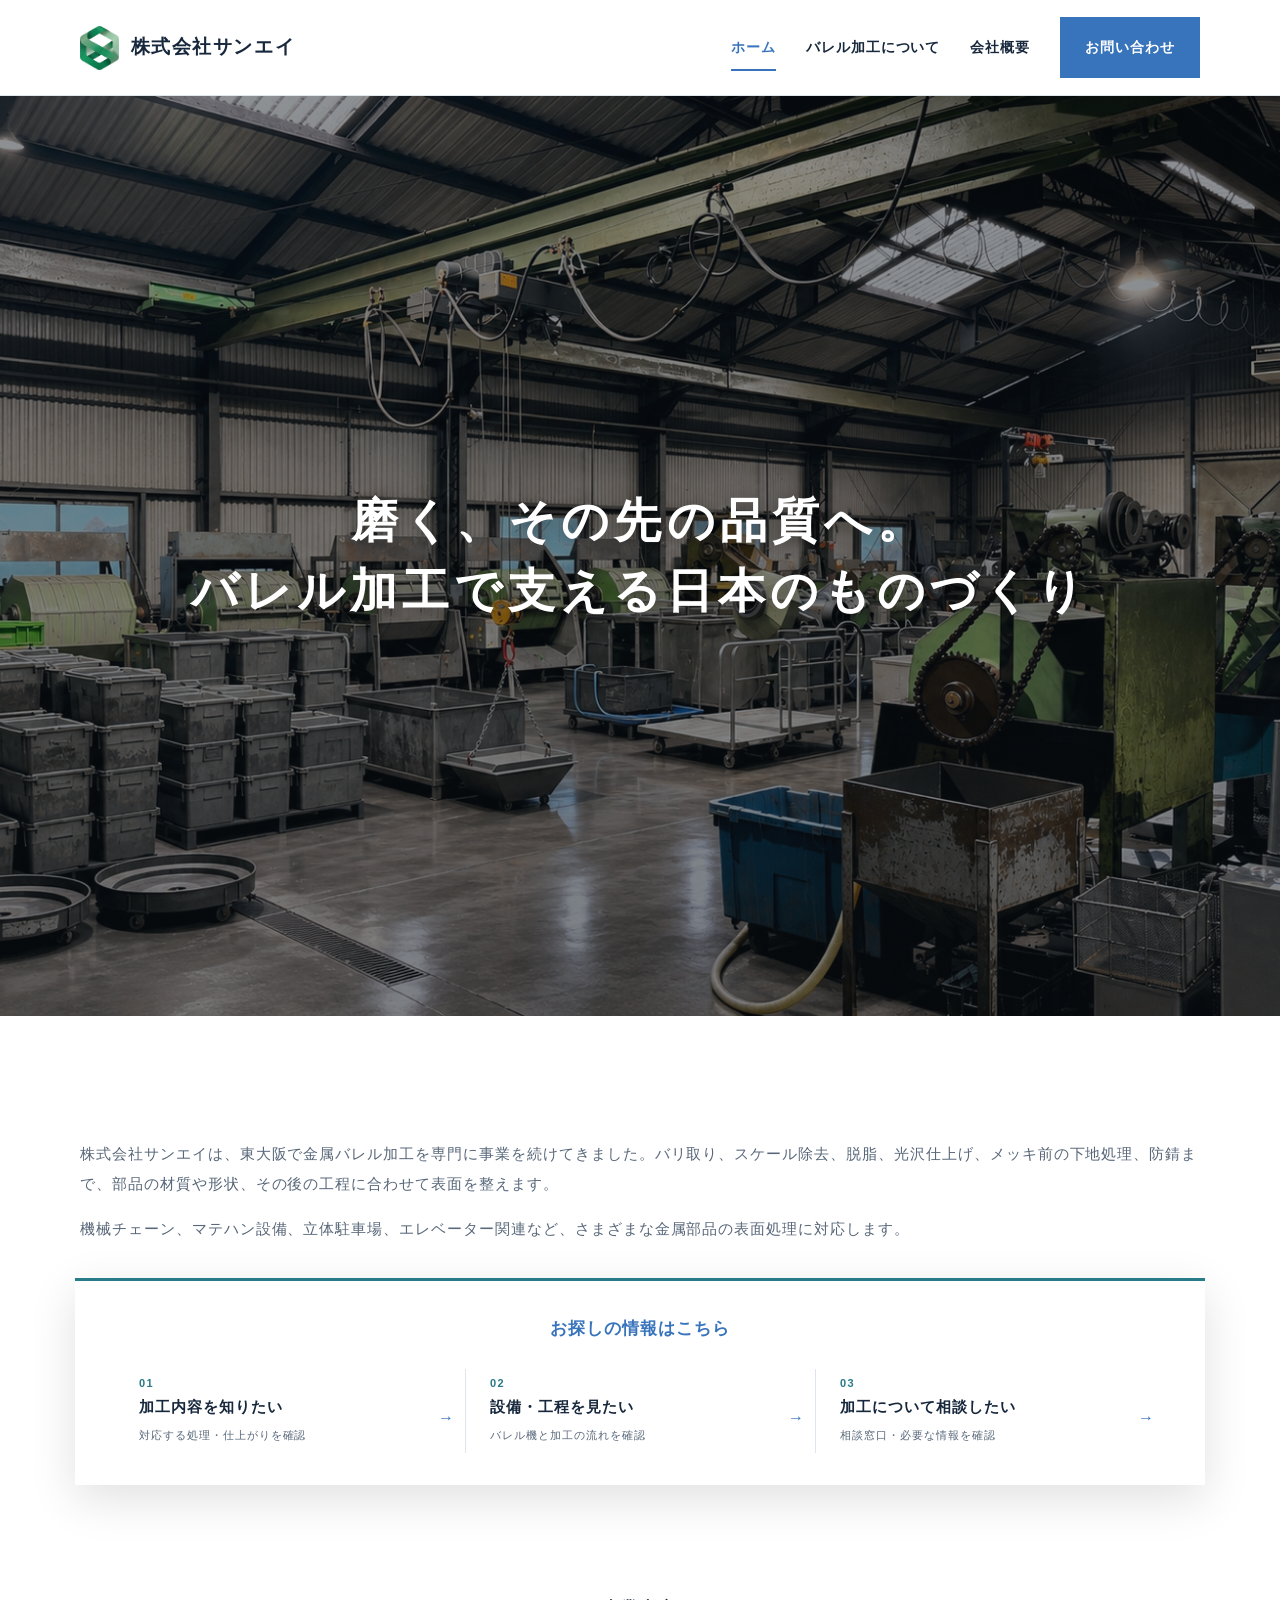
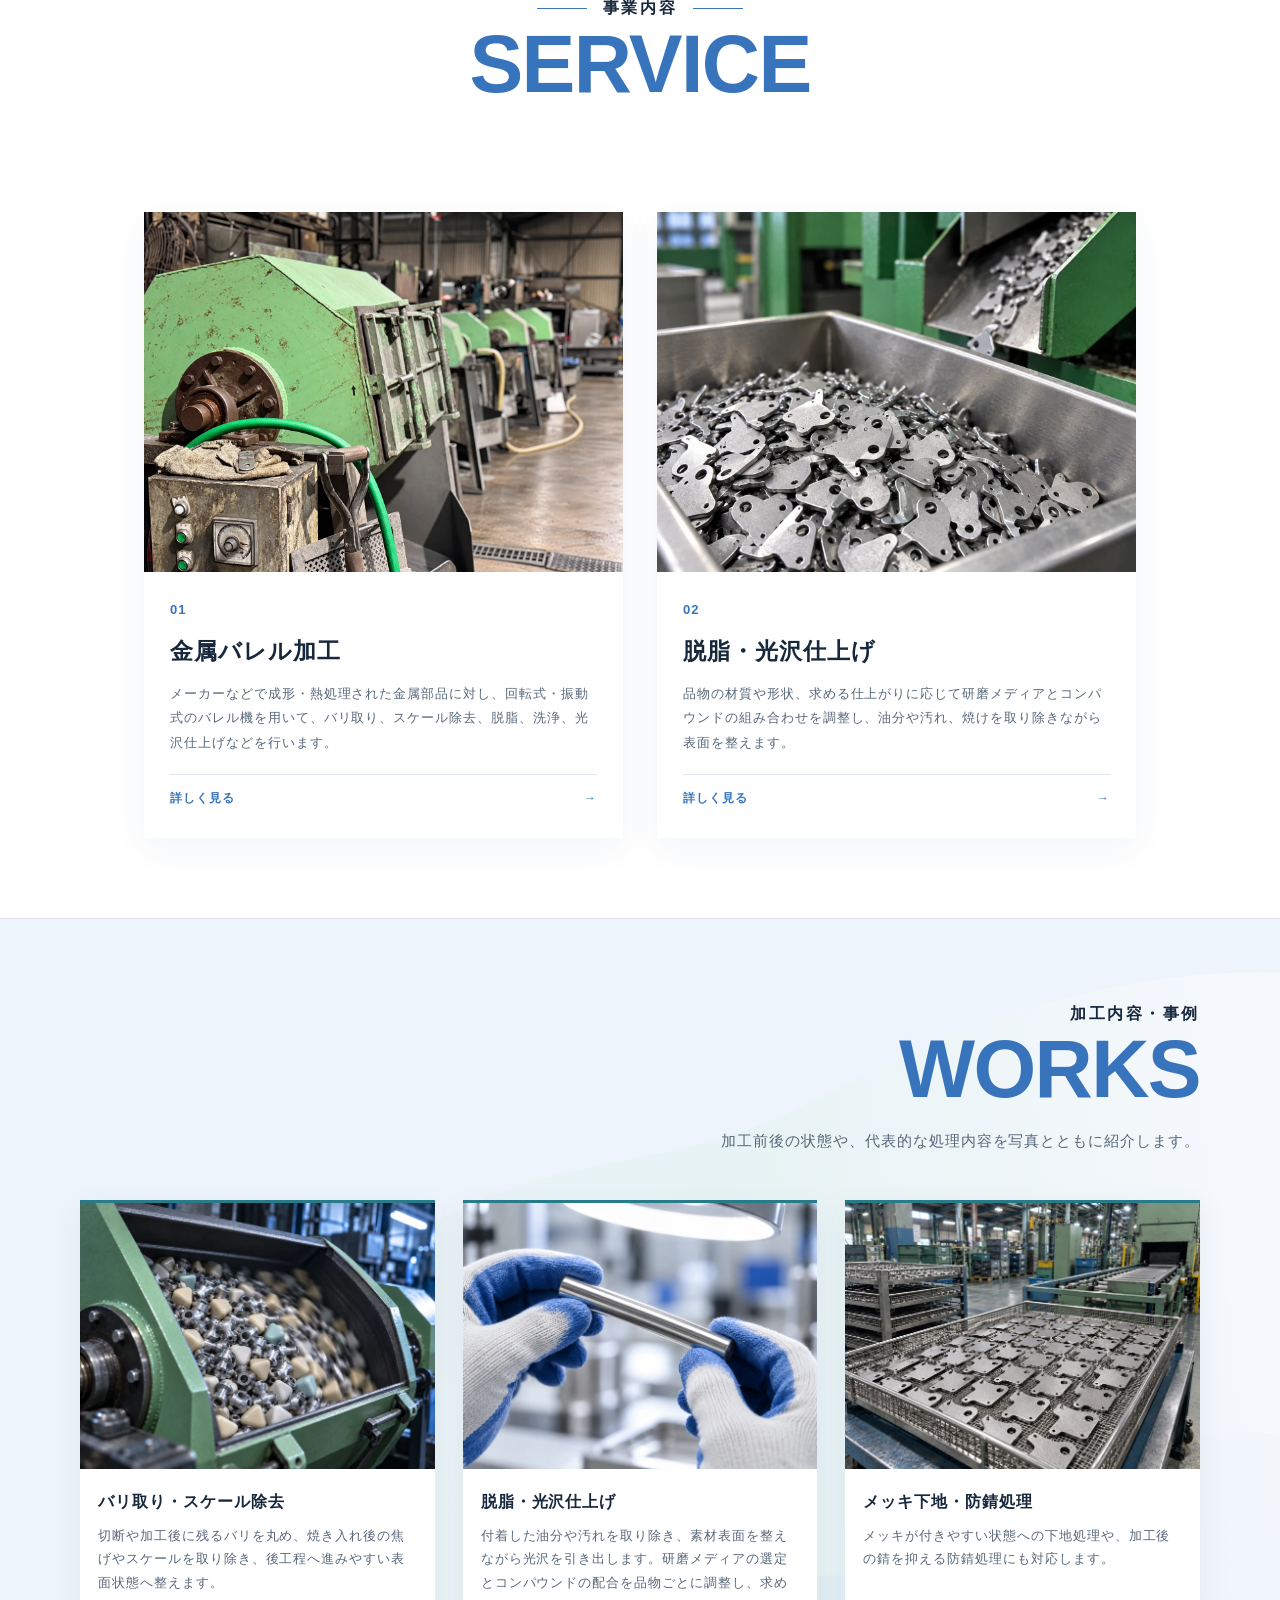
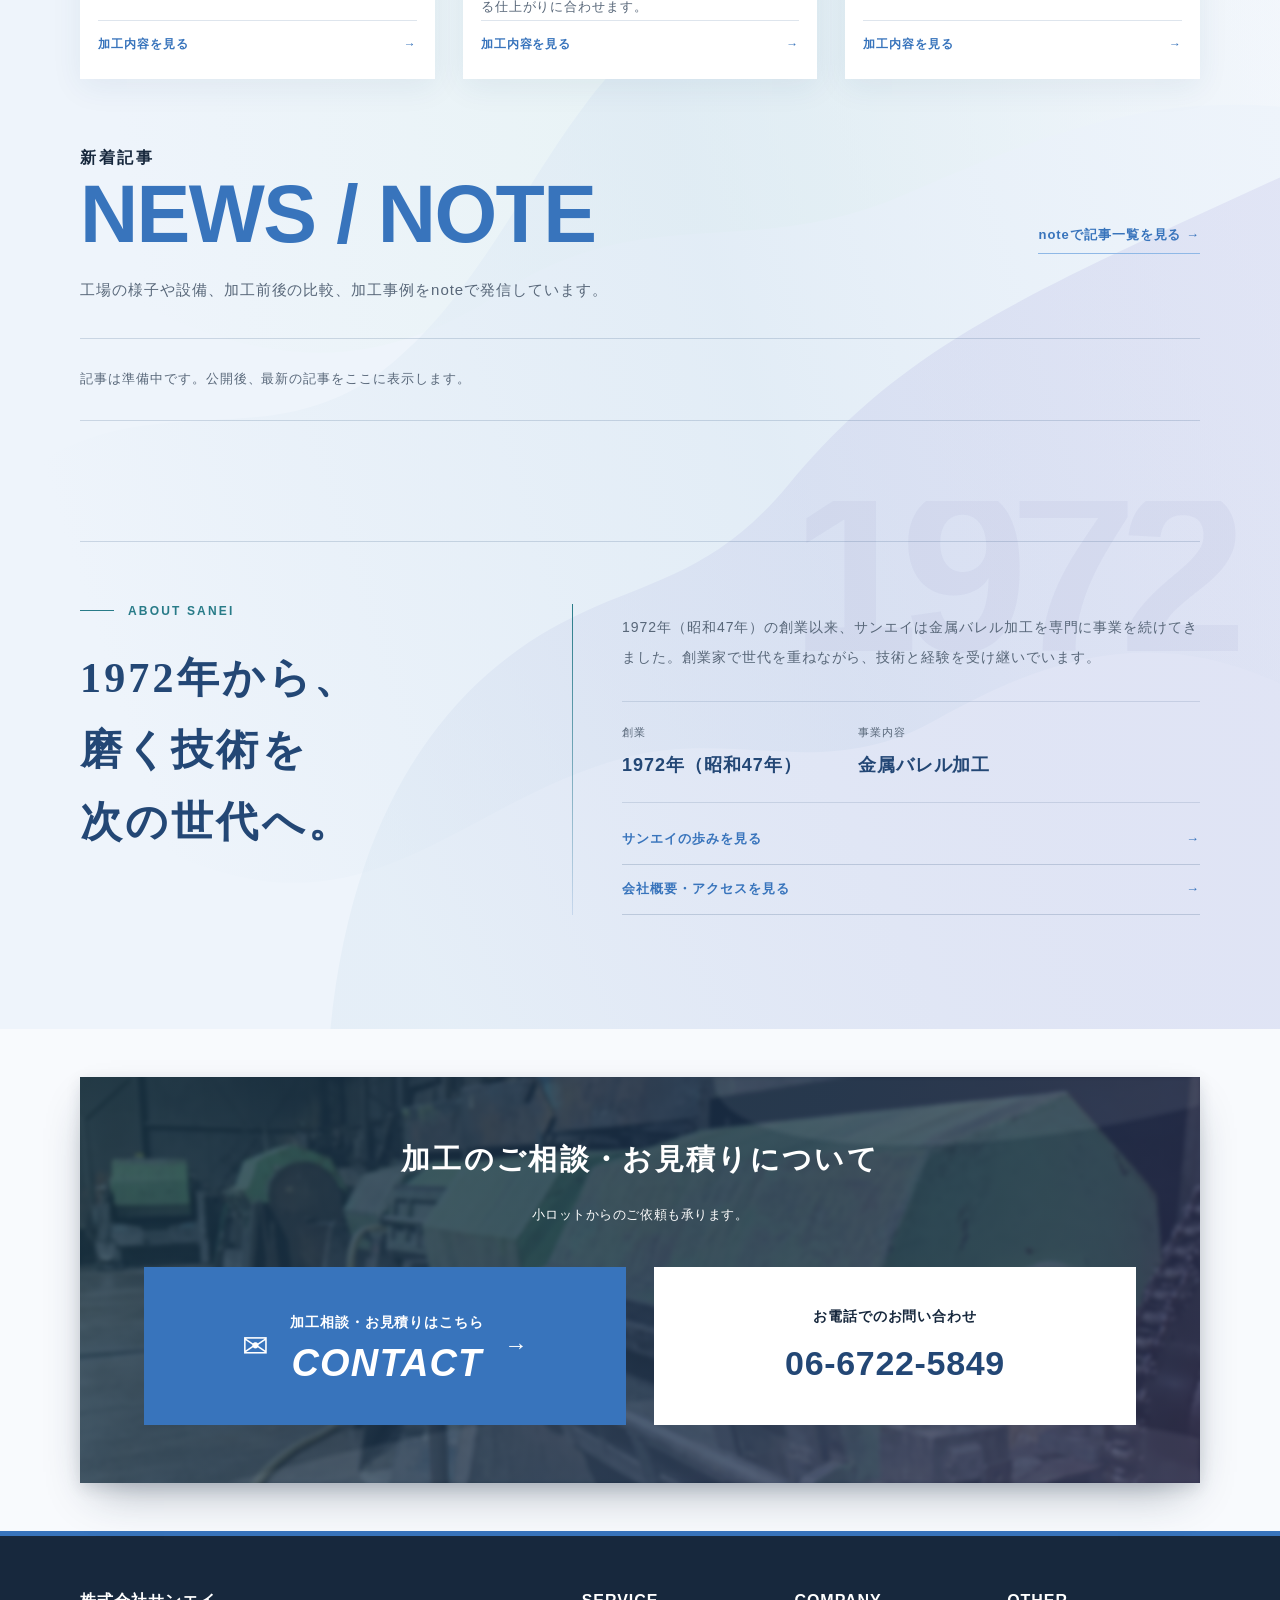
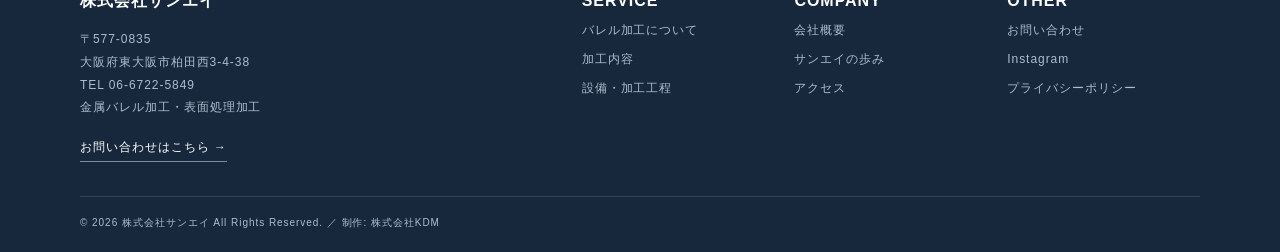
==== index.html @ 60e4e1c2 "計測（GA4・Clarity）と Search Console の確認タグを追加。プライバシーポリシーにアクセス解析を追記。フッターに制作会社の表記" ====
<!doctype html><html lang="ja"><head><meta charset="utf-8"><meta name="viewport" content="width=device-width,initial-scale=1"><title>金属バレル加工・表面処理加工｜株式会社サンエイ（東大阪市）</title><meta name="description" content="株式会社サンエイは大阪府東大阪市の金属バレル加工・表面処理加工の専門会社です。バリ取り、スケール除去、脱脂、光沢仕上げ、メッキ下地処理、防錆処理、小ロット加工に対応します。"><link rel="stylesheet" href="assets/style.css?v=analogous-2"><link rel="icon" type="image/png" sizes="32x32" href="assets/branding/favicon_32.png?v=20261014"><link rel="apple-touch-icon" href="assets/branding/apple-touch-icon.png?v=20261014"><link rel="canonical" href="https://sanei-barrel.jp/"><meta property="og:url" content="https://sanei-barrel.jp/"><meta property="og:type" content="website"><meta property="og:site_name" content="株式会社サンエイ"><meta property="og:title" content="金属バレル加工・表面処理加工｜株式会社サンエイ（東大阪市）"><meta property="og:image" content="https://sanei-barrel.jp/assets/branding/ogp_1200x630.jpg"><meta property="og:image:width" content="1200"><meta property="og:image:height" content="630"><meta property="og:image:alt" content="株式会社サンエイ 金属バレル加工・表面処理加工"><meta name="twitter:card" content="summary_large_image"><link rel="stylesheet" href="assets/site-photos.css"><link rel="stylesheet" href="assets/contact-banner.css?v=centered-2"><link rel="stylesheet" href="assets/section-flow.css?v=2"><link rel="stylesheet" href="assets/brand-refresh.css?v=3"><link rel="stylesheet" href="assets/detail-refinement.css?v=1"><link rel="stylesheet" href="assets/structure-refresh.css?v=4"><link rel="stylesheet" href="assets/page-links.css?v=1"><link rel="stylesheet" href="assets/history-minimal.css?v=1"><!-- Google tag (gtag.js) -->
<script async src="https://www.googletagmanager.com/gtag/js?id=G-ZFENM58V9M"></script>
<script>
  window.dataLayer = window.dataLayer || [];
  function gtag(){dataLayer.push(arguments);}
  gtag('js', new Date());
  gtag('config', 'G-ZFENM58V9M');
  /* kdm-seo-ops: contact events */
  document.addEventListener('click', function (e) {
    var a = e.target.closest && e.target.closest('a[href]');
    if (!a) return;
    var h = a.getAttribute('href') || '';
    if (h.indexOf('tel:') === 0) gtag('event', 'tel_click', { link_url: h });
    else if (h.indexOf('mailto:') === 0) gtag('event', 'mail_click', { link_url: h });
  });
</script>
<!-- Microsoft Clarity -->
<script type="text/javascript">(function(c,l,a,r,i,t,y){c[a]=c[a]||function(){(c[a].q=c[a].q||[]).push(arguments)};t=l.createElement(r);t.async=1;t.src="https://www.clarity.ms/tag/"+i;y=l.getElementsByTagName(r)[0];y.parentNode.insertBefore(t,y);})(window, document, "clarity", "script", "yz3lr91z5l");</script>
<meta name="google-site-verification" content="Rny-_pWPeeHc9Guai5tRI9XF5soAR_zS6R3fq7z-s_o" />
</head><body><header class="header"><div class="wrap"><a class="brand" href="index.html"><img src="assets/branding/sanei-mark.png?v=20261014" alt="" width="400" height="440"><span>株式会社サンエイ</span></a><nav class="nav"><a class="current" href="index.html">ホーム</a><a class="" href="barrel/">バレル加工について</a><a class="" href="company/">会社概要</a><a class="cta" href="contact/">お問い合わせ</a></nav><details class="mobile-menu"><summary aria-label="メニュー">☰</summary><nav><a href="index.html">ホーム</a><a href="barrel/">バレル加工について</a><a href="company/">会社概要</a><a href="contact/">お問い合わせ</a></nav></details></div></header>
<section class="hero" style="background-image:linear-gradient(rgba(12,18,24,.46),rgba(12,18,24,.52)),url('assets/hero.png')"><div><h1><span class="heroLine">磨く、その先の品質へ。</span><span class="heroLine"><span class="heroPhrase">バレル加工で支える</span><span class="heroPhrase">日本のものづくり</span></span></h1></div></section>
<section class="section"><div class="wrap"><p class="bodyText">株式会社サンエイは、東大阪で金属バレル加工を専門に事業を続けてきました。バリ取り、スケール除去、脱脂、光沢仕上げ、メッキ前の下地処理、防錆まで、部品の材質や形状、その後の工程に合わせて表面を整えます。</p><p class="bodyText">機械チェーン、マテハン設備、立体駐車場、エレベーター関連など、さまざまな金属部品の表面処理に対応します。</p></div></section>
<section class="news purposeNav" aria-labelledby="purposeTitle"><h2 id="purposeTitle">お探しの情報はこちら</h2><div class="purposeLinks"><a href="barrel/#processing"><span class="purposeNum">01</span><strong>加工内容を知りたい</strong><span>対応する処理・仕上がりを確認</span><b aria-hidden="true">→</b></a><a href="barrel/#equipment"><span class="purposeNum">02</span><strong>設備・工程を見たい</strong><span>バレル機と加工の流れを確認</span><b aria-hidden="true">→</b></a><a href="contact/"><span class="purposeNum">03</span><strong>加工について相談したい</strong><span>相談窓口・必要な情報を確認</span><b aria-hidden="true">→</b></a></div></section>
<div class="flowSections"><picture class="flowSectionsBg" aria-hidden="true"><source media="(max-width:767px)" srcset="assets/sanei-flow-background-sp.svg?v=analogous-1"><img src="assets/sanei-flow-background-pc.svg?v=analogous-1" alt=""></picture><section class="section"><div class="wrap"><div class="heading center"><div class="ja">事業内容</div><div class="en">SERVICE</div></div><div class="serviceGrid"><article class="serviceCard"><img class="sitePhoto servicePhoto" src="assets/photos/01_service_barrel_factory.webp?v=20261015" width="1448" height="1086" loading="lazy" decoding="async" alt="回転式バレル加工設備"><div class="serviceBody"><span class="serviceNum">01</span><h3>金属バレル加工</h3><p>メーカーなどで成形・熱処理された金属部品に対し、回転式・振動式のバレル機を用いて、バリ取り、スケール除去、脱脂、洗浄、光沢仕上げなどを行います。</p><a class="cardDetail" href="barrel/">詳しく見る <span aria-hidden="true">→</span></a></div></article><article class="serviceCard"><img class="sitePhoto servicePhoto" src="assets/photos/05_process_parts_collection.webp" width="1448" height="1086" loading="lazy" decoding="async" alt="加工後の金属部品を回収する工程"><div class="serviceBody"><span class="serviceNum">02</span><h3>脱脂・光沢仕上げ</h3><p>品物の材質や形状、求める仕上がりに応じて研磨メディアとコンパウンドの組み合わせを調整し、油分や汚れ、焼けを取り除きながら表面を整えます。</p><a class="cardDetail" href="barrel/#processing">詳しく見る <span aria-hidden="true">→</span></a></div></article></div></div></section>
<div class="worksHistory"><section class="section off worksSection"><div class="wrap"><div class="heading right"><div class="ja">加工内容・事例</div><div class="en">WORKS</div><p class="lead" style="margin-left:auto">加工前後の状態や、代表的な処理内容を写真とともに紹介します。</p></div><div class="works"><article class="workCard"><img class="sitePhoto workPhoto" src="assets/photos/10_works_deburring.webp" width="1448" height="1086" loading="lazy" decoding="async" alt="回転式バレル機によるバリ取り・スケール除去工程"><div class="workBody"><h3>バリ取り・スケール除去</h3><p>切断や加工後に残るバリを丸め、焼き入れ後の焦げやスケールを取り除き、後工程へ進みやすい表面状態へ整えます。</p><a class="cardDetail" href="barrel/#processing">加工内容を見る <span aria-hidden="true">→</span></a></div></article><article class="workCard"><img class="sitePhoto workPhoto" src="assets/photos/11_works_polishing_inspection.webp?v=20260929" width="1448" height="1086" loading="lazy" decoding="async" alt="脱脂・光沢仕上げ後の金属部品を確認する様子"><div class="workBody"><h3>脱脂・光沢仕上げ</h3><p>付着した油分や汚れを取り除き、素材表面を整えながら光沢を引き出します。研磨メディアの選定とコンパウンドの配合を品物ごとに調整し、求める仕上がりに合わせます。</p><a class="cardDetail" href="barrel/#processing">加工内容を見る <span aria-hidden="true">→</span></a></div></article><article class="workCard"><img class="sitePhoto workPhoto" src="assets/photos/12_works_plating_rustproof.webp" width="1448" height="1086" loading="lazy" decoding="async" alt="メッキ下地・防錆処理後の金属部品"><div class="workBody"><h3>メッキ下地・防錆処理</h3><p>メッキが付きやすい状態への下地処理や、加工後の錆を抑える防錆処理にも対応します。</p><a class="cardDetail" href="barrel/#processing">加工内容を見る <span aria-hidden="true">→</span></a></div></article></div></div></section>
<section class="section instagramSection noteSection" aria-labelledby="noteTitle"><div class="wrap"><div class="noteHead"><div class="heading"><div class="ja">新着記事</div><div class="en" id="noteTitle">NEWS / NOTE</div></div><a class="noteMore" href="https://note.com/sanei_barrel" target="_blank" rel="noopener">noteで記事一覧を見る <span aria-hidden="true">→</span></a></div><p class="lead">工場の様子や設備、加工前後の比較、加工事例をnoteで発信しています。</p><ul class="noteList" data-note-feed="assets/note-feed.json" hidden></ul><p class="noteEmpty" data-note-empty hidden>記事は準備中です。公開後、最新の記事をここに表示します。</p></div></section>
<section class="historyBand historyEditorial historyMinimal" aria-labelledby="historyTitle"><div class="wrap historyLayout"><div class="historyIntro"><div class="historyEyebrow">ABOUT SANEI</div><h2 id="historyTitle">1972年から、<br>磨く技術を<br>次の世代へ。</h2></div><div class="historyStory"><p>1972年（昭和47年）の創業以来、サンエイは金属バレル加工を専門に事業を続けてきました。創業家で世代を重ねながら、技術と経験を受け継いでいます。</p><div class="historyFacts"><div><span>創業</span><strong>1972年（昭和47年）</strong></div><div><span>事業内容</span><strong>金属バレル加工</strong></div></div><a class="historyLink" href="company/#history">サンエイの歩みを見る <span aria-hidden="true">→</span></a><a class="historyLink companyOverviewLink" href="company/">会社概要・アクセスを見る <span aria-hidden="true">→</span></a></div></div></section></div></div>
<section class="contactBannerSection"><div class="wrap contactBanner contactFrame"><div class="bannerWaves" aria-hidden="true"><span class="bannerWave top"></span><span class="bannerWave back"></span><span class="bannerWave middle"></span></div><h2>加工のご相談・お見積りについて</h2><p class="bannerCopy">小ロットからのご依頼も承ります。</p><div class="contactFrameGrid"><a class="contactFrameMail" href="contact/"><span class="mailSymbol" aria-hidden="true">✉</span><span><small>加工相談・お見積りはこちら</small><strong>CONTACT</strong></span><span class="frameArrow" aria-hidden="true">→</span></a><a class="contactFramePhone" href="tel:0667225849" aria-label="電話で問い合わせる 06-6722-5849"><span>お電話でのお問い合わせ</span><strong>06-6722-5849</strong><small>タップして電話をかける</small></a></div></div></section>
<footer class="footer"><div class="wrap"><div class="footerTop"><div><strong>株式会社サンエイ</strong><p>〒577-0835<br>大阪府東大阪市柏田西3-4-38<br>TEL 06-6722-5849<br>金属バレル加工・表面処理加工</p><a class="footerContact" href="contact/">お問い合わせはこちら <span aria-hidden="true">→</span></a></div><nav class="footerNav"><div><strong>SERVICE</strong><a href="barrel/">バレル加工について</a><a href="barrel/#processing">加工内容</a><a href="barrel/#equipment">設備・加工工程</a></div><div><strong>COMPANY</strong><a href="company/">会社概要</a><a href="company/#history">サンエイの歩み</a><a href="company/#access">アクセス</a></div><div><strong>OTHER</strong><a href="contact/">お問い合わせ</a><!-- TODO: Instagramアカウント確定後にURLを差し替え --><a href="https://www.instagram.com/" target="_blank" rel="noopener">Instagram</a><a href="privacy/">プライバシーポリシー</a></div></nav></div><div class="copy">© 2026 株式会社サンエイ All Rights Reserved. ／ 制作: <a href="https://kdm-japan.com/" style="color:inherit">株式会社KDM</a></div></div></footer><script defer src="assets/note-feed.js?v=1"></script></body></html>
---- assets/style.css ----
:root{--blue:#3874BC;--deep:#234775;--mid:#5E92D4;--light:#8FB8E6;--pale:#CFE1F6;--ice:#EEF4FB;--teal:#287B88;--accent:#5652A3;--accentHover:#454184;--red:var(--accent);--dark:#17283D;--gray:#586779;--line:#DEE5ED;--off:#F8FAFD;--white:#fff;--w:1120px}
*{box-sizing:border-box}html{scroll-behavior:smooth}body{margin:0;color:var(--dark);font-family:"Noto Sans JP","Hiragino Kaku Gothic ProN",Meiryo,sans-serif;font-size:16px;line-height:1.9;letter-spacing:.06em;background:#fff}img{display:block;width:100%;height:auto}a{color:inherit;text-decoration:none}.wrap{width:min(90%,var(--w));margin:auto}
.header{height:96px;background:rgba(255,255,255,.97);border-bottom:1px solid var(--line);display:flex;align-items:center;position:relative;z-index:50}.header.fixed{position:absolute;top:0;left:0;right:0;background:rgba(255,255,255,.96)}.header .wrap{display:flex;align-items:center;justify-content:space-between}.brand{font-weight:800;font-size:20px;letter-spacing:.12em}.nav{display:flex;align-items:center;gap:30px;font-size:14px;font-weight:700}.nav a.current{color:var(--blue);height:96px;display:flex;align-items:center;border-bottom:2px solid var(--blue)}.nav .cta{background:var(--red);color:#fff;padding:17px 25px}.mobile-menu{display:none;position:relative}.mobile-menu summary{list-style:none;cursor:pointer;font-size:24px;line-height:1}.mobile-menu summary::-webkit-details-marker{display:none}.mobile-menu nav{position:absolute;right:0;top:38px;width:240px;background:#fff;border:1px solid var(--line);box-shadow:0 12px 30px rgba(0,0,0,.12);padding:8px}.mobile-menu nav a{display:block;padding:10px 12px;border-bottom:1px solid var(--line);font-size:13px}.mobile-menu nav a:last-child{border-bottom:0;color:var(--red);font-weight:700}
.hero{height:920px;position:relative;display:grid;place-items:center;color:#fff;text-align:center;background-image:linear-gradient(rgba(12,18,24,.46),rgba(12,18,24,.52)),url("hero.png");background-size:cover;background-position:center;background-repeat:no-repeat;overflow:hidden;isolation:isolate}.hero>div{position:relative;z-index:2;padding:0 20px}.hero h1{margin:0;max-width:96vw;font-family:"Noto Serif JP","Yu Mincho",serif;font-size:clamp(34px,3.65vw,56px);line-height:1.5;letter-spacing:.11em;text-shadow:0 2px 18px rgba(0,0,0,.5)}.heroLine,.heroPhrase{white-space:nowrap}.heroLine{display:block}.heroPhrase{display:inline}.heroLead{max-width:760px;margin:28px auto 0;font-size:14px;line-height:2;color:rgba(255,255,255,.92)}
.news{position:relative;z-index:3;width:min(90%,1130px);margin:-90px auto 0;background:#fff;border-top:3px solid var(--teal);box-shadow:0 14px 44px rgba(0,0,0,.12);padding:38px 72px;display:flex;gap:34px}.news h2{margin:0;color:var(--blue);font-size:19px;white-space:nowrap}.newsRows{flex:1}.newsRow{display:flex;gap:20px;padding:11px 0;border-bottom:1px solid var(--line);font-size:13px}.newsDate{width:90px;flex:none;color:var(--gray);font-weight:700}
.section{padding:108px 0}.section.off{background:var(--off)}.section.ice{background:var(--ice)}.flowSections{position:relative;overflow:hidden;isolation:isolate;background:#fff}.flowSectionsBg{position:absolute;z-index:0;inset:0;line-height:0;pointer-events:none}.flowSectionsBg img{width:100%;height:100%;object-fit:fill}.flowSections>.section{position:relative;z-index:1;background:transparent}.flowSections .worksSection{border-top:0}.heading{margin-bottom:44px}.heading.center{text-align:center}.heading.right{text-align:right}.heading .ja{font-weight:700;letter-spacing:.16em}.heading.center .ja{display:flex;justify-content:center;align-items:center;gap:16px}.heading.center .ja:before,.heading.center .ja:after{content:"";width:50px;height:1px;background:var(--blue)}.heading .en{font:700 clamp(46px,6.3vw,86px)/1 Arial,sans-serif;color:var(--blue);letter-spacing:-.02em}.lead{max-width:800px;color:var(--gray);font-size:15px;line-height:2.1}.button{display:inline-block;padding:14px 28px;border:1px solid var(--blue);color:var(--blue);font-weight:700;font-size:13px}.button.red{border:0;background:var(--red);color:#fff}
.photoPlaceholder{display:grid;place-items:center;background:repeating-linear-gradient(135deg,var(--ice) 0 14px,var(--pale) 14px 28px);border:1px dashed var(--light);color:var(--deep);font-size:11px;font-weight:700;letter-spacing:.08em;text-align:center;padding:14px;min-height:180px}.splitPhoto{aspect-ratio:4/3;min-height:0}
.serviceGrid{background:transparent;padding:64px;display:grid;grid-template-columns:1fr 1fr;gap:34px}.serviceCard{background:#fff;box-shadow:0 10px 34px rgba(35,71,117,.06)}.servicePhoto{aspect-ratio:4/3}.serviceBody{padding:22px 26px 28px}.serviceNum{color:var(--blue);font:700 13px Arial}.serviceBody h3{font-size:23px;margin:6px 0 8px}.serviceBody p{margin:0;color:var(--gray);font-size:13px}
.worksSection{border-top:1px solid var(--line)}.works{display:grid;grid-template-columns:repeat(3,1fr);gap:28px}.workCard{background:#fff;border-top:3px solid var(--teal);box-shadow:0 8px 30px rgba(35,71,117,.07)}.workCard img,.workCard .workPhoto{aspect-ratio:4/3;object-fit:cover}.workBody{padding:18px 18px 24px}.tags{display:flex;flex-wrap:wrap;gap:7px;margin-bottom:9px}.tag{font-size:10px;color:#23636D;background:#EDF6F7;border:1px solid #CBE2E6;padding:3px 8px}.workBody h3{font-size:16px;margin:0 0 7px}.workBody p{font-size:12.5px;color:var(--gray);margin:0}
.historyBand{position:relative;color:#fff;padding:100px 0;background:var(--deep)}.historyBand:after{content:"工場・歴史を象徴する写真";position:absolute;right:0;top:0;bottom:0;width:38%;background:repeating-linear-gradient(135deg,#5E92D4 0 14px,#3874BC 14px 28px);opacity:.9;display:grid;place-items:center;color:#fff;font-size:11px;font-weight:700;letter-spacing:.08em;text-align:center;padding:16px}.historyBand .wrap{position:relative;z-index:2}.historyBand .content{max-width:55%}.historyBand .en{font:700 clamp(48px,6vw,78px)/1 Arial}.historyBand p{color:#e8eff8}.contactBand{text-align:center;color:#fff;padding:105px 0;background:linear-gradient(rgba(23,40,61,.90),rgba(23,40,61,.92)),repeating-linear-gradient(135deg,#444 0 14px,#30445D 14px 28px)}.contactBand .en{font:700 17px Arial;letter-spacing:.24em;color:var(--light)}.contactBand h2{font-family:"Noto Serif JP","Yu Mincho",serif;font-size:44px;letter-spacing:.15em;margin:8px 0 15px}.contactBand p{max-width:720px;margin:0 auto;color:#eee}.contactBand .button{margin-top:22px}
.footer{background:var(--dark);color:#ADBCCC;border-top:5px solid var(--blue);padding:50px 0 20px}.footerTop{display:grid;grid-template-columns:1fr 1.4fr;gap:60px}.footer strong{color:#fff}.footer p{font-size:12px}.footerNav{display:grid;grid-template-columns:repeat(3,1fr);gap:20px}.footerNav a{display:block;font-size:12px;padding:3px 0}.copy{border-top:1px solid #30445D;margin-top:34px;padding-top:16px;font-size:10px}.footerMobile{display:none}.footerContact{display:inline-block;margin-top:4px;font-size:12px;color:#fff;border-bottom:1px solid rgba(255,255,255,.45);padding-bottom:2px}.footerContact:hover{color:var(--light);border-color:var(--light)}
.pageHero{position:relative;color:#fff;background:var(--deep);overflow:hidden}.pageHero:after{content:"";position:absolute;inset:0;background:linear-gradient(90deg,rgba(35,71,117,.96),rgba(35,71,117,.70))}.pageHero .wrap{position:relative;z-index:2;padding:82px 0 68px}.ey{display:inline-block;font:700 11px Arial;letter-spacing:.22em;border:1px solid rgba(255,255,255,.35);padding:6px 11px}.pageHero .en{display:block;margin-top:14px;font:700 13px Arial;letter-spacing:.3em;color:var(--pale)}.pageHero h1{font-family:"Noto Serif JP","Yu Mincho",serif;font-size:clamp(34px,4.5vw,58px);letter-spacing:.12em;margin:8px 0 12px}.pageHero p{max-width:760px;color:#e8eff8;font-size:14px}.breadcrumb{font-size:11px;color:#d4e1f3;margin-top:18px}
.split{display:grid;grid-template-columns:1.05fr .95fr;gap:60px;align-items:start}.bodyText{color:var(--gray);font-size:14.5px;line-height:2.12}.subHead{margin:34px 0 10px;color:var(--deep);font-size:19px}.strengthList{display:grid;grid-template-columns:repeat(3,1fr);gap:20px;margin-top:34px}.strength{border-top:3px solid var(--teal);padding:18px;background:var(--off)}.strength .num{font:700 28px Arial;color:var(--blue)}.strength h3{font-size:16px}.strength p{font-size:13px;color:var(--gray)}
.beforeAfter{display:grid;grid-template-columns:1fr 1fr;gap:20px}.beforeAfter figure{margin:0}.beforeAfter img,.beforeAfter .photoPlaceholder{aspect-ratio:4/3;object-fit:cover}.beforeAfter figcaption{font-size:11px;color:var(--gray);margin-top:6px}.processGrid{display:grid;grid-template-columns:repeat(2,1fr);gap:18px}.processItem{background:#fff;border:1px solid var(--line);padding:22px}.processItem b{color:var(--blue)}.processItem p{font-size:13px;color:var(--gray)}.equipment{display:grid;grid-template-columns:1fr 1fr;gap:18px;margin-top:30px}.equipment article{background:var(--ice);padding:22px}.equipment p{font-size:13px;color:var(--gray)}
.gallery{display:flex;gap:16px;overflow-x:auto;scroll-snap-type:x mandatory;padding-bottom:12px;-webkit-overflow-scrolling:touch;scrollbar-width:thin}.gallery figure{margin:0;flex:0 0 min(74vw,620px);scroll-snap-align:start}.gallery img,.gallery .photoPlaceholder{aspect-ratio:4/3;object-fit:cover}.gallery figcaption{font-size:11px;color:var(--gray);margin-top:7px}
.profile{width:100%;border-collapse:collapse;font-size:14px}.profile th,.profile td{padding:14px 18px;border:1px solid var(--line);text-align:left;vertical-align:top}.profile th{width:190px;background:var(--ice)}.timeline{list-style:none;padding:0;margin:0}.timeline li{display:grid;grid-template-columns:130px 1fr;gap:26px;border-bottom:1px solid var(--line);padding:22px 0}.timeline time{font-weight:700;color:var(--blue)}.trust{background:var(--deep);color:#fff}.trust .heading .en{color:#fff}.trust p{max-width:840px;color:#e7eff8}.accessGrid{display:grid;grid-template-columns:.8fr 1.2fr;gap:36px;align-items:stretch}.accessCard{background:#fff;border:1px solid var(--line);padding:28px}.mapFrame{width:100%;height:420px;border:0}
.contactInfo{display:grid;grid-template-columns:1fr 1fr;gap:28px}.infoCard{border:1px solid var(--line);padding:28px;background:#fff}.infoCard .label{font:700 12px Arial;letter-spacing:.2em;color:var(--blue)}.infoCard h3{font-size:20px}.infoCard p{font-size:13px;color:var(--gray)}.formPreview{max-width:840px}.field{margin-bottom:24px}.field label{font-size:13px;font-weight:700;display:block;margin-bottom:8px}.field .req{font-size:10px;color:#fff;background:var(--red);padding:2px 7px;margin-left:8px}.fakeInput{background:#fff;border:1px solid #ccc;padding:13px 15px;color:#999;min-height:48px;font-size:13px}.fakeInput.large{min-height:110px}.formNote{font-size:12px;color:var(--gray)}
@media(max-width:767px){body{font-size:15px}.header{height:64px}.header.fixed{position:absolute}.nav{display:none}.mobile-menu{display:block}.hero{height:86svh;min-height:620px;background-position:center}.hero>div{transform:translateY(-38px)}.hero h1{font-size:clamp(20px,5.2vw,25px);letter-spacing:.045em;line-height:1.55}.heroLine{white-space:nowrap}.heroPhrase{display:block;white-space:nowrap}.heroLead{width:86%;font-size:12px;line-height:1.8;margin-top:20px}.news{margin-top:-36px;padding:20px 22px;display:block}.news h2{text-align:center;margin-bottom:10px}.newsRow{flex-wrap:wrap;gap:4px}.newsDate{width:100%}.section{padding:64px 0}.heading{margin-bottom:28px}.heading .en{font-size:48px}.serviceGrid{grid-template-columns:repeat(2,minmax(0,1fr));padding:0;gap:10px;background:transparent}.serviceCard{position:relative;min-height:210px;overflow:hidden;background:var(--deep)}.serviceCard:after{content:"";position:absolute;inset:0;background:linear-gradient(180deg,rgba(35,71,117,.08),rgba(23,40,61,.78))}.servicePhoto{position:absolute;inset:0;height:100%;min-height:100%;border:0}.serviceBody{position:absolute;z-index:2;left:0;right:0;bottom:0;padding:14px;color:#fff}.serviceNum{color:#fff}.serviceBody h3{font-size:15px;margin:2px 0}.serviceBody p{display:none}.heading.right{text-align:left}.works{display:flex;overflow-x:auto;gap:16px;scroll-snap-type:x mandatory;padding:0 5vw 12px;margin-left:-5vw;margin-right:-5vw;scrollbar-width:none}.works::-webkit-scrollbar{display:none}.workCard{flex:0 0 82vw;scroll-snap-align:start;border-top:0}.historyBand{padding:70px 0}.historyBand:after{width:100%;opacity:.18;color:transparent}.historyBand .content{max-width:100%}.contactBand h2{font-size:30px}.footerTop{display:block}.footerNav{grid-template-columns:repeat(3,1fr);gap:12px;margin-top:26px;padding-top:22px;border-top:1px solid #30445D}.footerNav strong{font-size:12px}.footerNav a{font-size:10.5px;letter-spacing:0;padding:4px 0}.footerMobile{display:grid;grid-template-columns:1fr 1fr;border-top:1px solid #30445D;border-bottom:1px solid #30445D;margin-top:22px}.footerMobile a{font-size:11px;padding:10px 4px;border-bottom:1px solid #30445D}.footerMobile a:nth-child(odd){border-right:1px solid #30445D}.pageHero .wrap{padding:54px 0 46px}.split,.accessGrid,.contactInfo,.beforeAfter,.equipment,.processGrid{grid-template-columns:1fr}.strengthList{grid-template-columns:1fr}.profile th{width:105px}.timeline li{grid-template-columns:1fr;gap:6px}.mapFrame{height:320px}.gallery figure{flex-basis:84vw}}
---- assets/site-photos.css ----
.sitePhoto{object-fit:cover}
.servicePhoto{width:100%;height:auto}
.historyBand:after{content:none}
.historyBand .historyPhoto{position:absolute;right:0;top:0;width:38%;height:100%;object-fit:cover}
@media(max-width:767px){
 .serviceCard .servicePhoto{height:100%;min-height:100%}
 .historyBand .historyPhoto{inset:0;width:100%;height:100%;opacity:.18}
}
---- assets/contact-banner.css ----
/* Centered CONTACT banner with the approved analogous wave background. */
.contactBannerSection{padding:44px 0;background:var(--off)}
.contactBanner{position:relative;isolation:isolate;overflow:hidden;background:var(--white);border-top:2px solid var(--teal);box-shadow:0 10px 34px rgba(35,71,117,.07);display:flex;flex-direction:column;align-items:center;text-align:center;padding:48px 32px}
.contactBanner .bannerWaves{position:absolute;inset:0;z-index:-1;pointer-events:none;opacity:.82;overflow:hidden}
.contactBanner .bannerWave{position:absolute;display:block;border-radius:50%;transform:rotate(-11deg)}
.contactBanner .bannerWave.top{width:70%;height:230px;right:-26%;top:-182px;background:#EDF6F7}
.contactBanner .bannerWave.back{width:116%;height:310px;left:-23%;bottom:-256px;background:var(--ice)}
.contactBanner .bannerWave.middle{width:82%;height:245px;left:24%;bottom:-211px;background:#E9E8F7}
.contactBanner .bannerTitle{display:flex;flex-direction:column;align-items:center}
.contactBanner .bannerJa{display:flex;align-items:center;gap:12px;font-size:12px;font-weight:700;line-height:1.7;letter-spacing:.16em;margin-bottom:10px;white-space:nowrap}
.contactBanner .bannerJa:before,.contactBanner .bannerJa:after{content:"";width:25px;height:1px;background:var(--light)}
.contactBanner h2{font:700 48px/1 Arial,sans-serif;letter-spacing:-.025em;color:var(--blue);margin:0}
.contactBanner .bannerCopy{max-width:680px;margin:22px auto 0}
.contactBanner p{font-size:13px;line-height:2.05;color:var(--gray);margin:0;letter-spacing:.04em;text-wrap:pretty}
.contactBanner .bannerMeta{margin-top:15px;color:var(--deep);font-size:11px;line-height:1.8;font-weight:700;letter-spacing:.1em}
.contactBanner .bannerAction{margin-top:26px;max-width:100%}
.contactBanner .bannerLink{width:260px;max-width:100%;min-height:58px;padding:16px 28px;display:flex;align-items:center;justify-content:center;gap:24px;border-radius:3px;background:var(--blue);color:var(--white);font-size:14px;line-height:1.7;font-weight:700;letter-spacing:.08em;transition:background .22s,transform .22s}
.contactBanner .bannerLinkText{white-space:nowrap}
.contactBanner .bannerArrow{display:flex;font:400 20px/1 Arial,sans-serif}
.contactBanner .bannerArrow span{transition:transform .22s}
.contactBanner .bannerLink:hover{background:var(--deep);transform:translateY(-2px)}
.contactBanner .bannerLink:hover .bannerArrow span{transform:translateX(4px)}
.contactBanner .bannerLink:focus-visible{outline:3px solid var(--blue);outline-offset:4px}
@media(max-width:767px){
 .contactBannerSection{padding:30px 0}
 .contactBanner{padding:36px 22px}
 .contactBanner h2{font-size:42px}
 .contactBanner .bannerJa{margin-bottom:7px}
 .contactBanner .bannerCopy{margin-top:20px}
 .contactBanner .bannerMeta{margin-top:12px}
 .contactBanner .bannerWave.top{width:155%;right:-85%;top:-190px}
 .contactBanner .bannerWave.back{width:220%;left:-86%;bottom:-270px}
 .contactBanner .bannerWave.middle{width:175%;left:25%;bottom:-226px}
}
@media(prefers-reduced-motion:reduce){.contactBanner .bannerLink,.contactBanner .bannerArrow span{transition:none}}
---- assets/section-flow.css ----
/* White SERVICE and analogous wave WORKS meet at a straight horizontal edge. */
.nav .cta{background:var(--blue);transition:background .2s}
.nav .cta:hover{background:var(--deep)}
.nav .cta:focus-visible{outline:2px solid var(--blue);outline-offset:4px}
.mobile-menu nav a:last-child{color:var(--blue)}
.flowSections>.flowSectionsBg{display:none}
.flowSections>.section:first-of-type{background:#fff;padding-bottom:80px}
.flowSections .serviceGrid{padding-bottom:0}
.flowSections .worksSection{padding-top:80px;border-top:1px solid var(--line);background:#EEF4FB url("sanei-flow-background-pc.svg?v=analogous-1") center / 100% 100% no-repeat}
@media(max-width:767px){
 .flowSections>.section:first-of-type{padding-bottom:56px}
 .flowSections .worksSection{padding-top:56px;background-image:url("sanei-flow-background-sp.svg?v=analogous-1")}
}
@media(prefers-reduced-motion:reduce){.nav .cta{transition:none}}
---- assets/brand-refresh.css ----
/* Supplied logo, displayed through its transparent outer margins without editing it. */
.header .brand{display:flex;align-items:center;gap:12px;flex:none;width:auto}
.header .brand img{width:auto;height:44px}
.header .brand span{font-size:19px;font-weight:800;letter-spacing:.08em;color:var(--dark);white-space:nowrap}
.historyBand{background:linear-gradient(115deg,#EDF6F7 0%,#E4EEF9 44%,#EAE8F6 76%);color:var(--dark)}
.historyBand .en{color:var(--blue)}
.historyBand p{color:var(--gray)}
.historyBand .button{border-color:var(--blue);color:var(--blue)}
.contactBanner:before{content:"";position:absolute;inset:0;z-index:-2;background:url("photos/06_factory_processing_line.webp?v=20261015") center 54% / cover no-repeat;opacity:.12;pointer-events:none}
@media(max-width:767px){
 .header .brand{width:auto;gap:9px}
 .header .brand img{height:34px}
 .header .brand span{font-size:15px}
 .historyBand .historyPhoto{opacity:.09}
 .contactBanner:before{background-position:60% center;opacity:.09}
}
---- assets/detail-refinement.css ----
/* Requested header, news and contact refinements. */
.header .brand{width:auto}
.nav a.current{height:auto;position:relative;border-bottom:0}
.nav a.current:after{content:"";position:absolute;left:0;right:0;bottom:-10px;height:2px;background:var(--blue)}
.news{display:block}
.news h2{text-align:center;margin:0 0 22px}
.contactBannerSection{padding:48px 0}
.contactBanner{border-top:0;background:#21364D;padding:54px 40px;box-shadow:0 20px 44px -16px rgba(23,40,61,.42),0 5px 14px rgba(23,40,61,.12)}
.contactBanner:before{inset:-8px;opacity:.48;filter:blur(2px);background-position:center}
.contactBanner:after{content:"";position:absolute;inset:0;z-index:-1;pointer-events:none;background:linear-gradient(115deg,rgba(22,55,67,.55),rgba(28,48,77,.66) 58%,rgba(52,48,88,.56))}
.contactBanner .bannerWaves{z-index:0;opacity:.07;filter:blur(2px)}
.contactBanner .bannerTitle,.contactBanner .bannerCopy,.contactBanner .bannerAction{position:relative;z-index:1}
.contactBanner .bannerJa,.contactBanner h2,.contactBanner p,.contactBanner .bannerMeta{color:#fff}
.contactBanner .bannerCopy{max-width:780px}
.contactBanner .bannerAction{width:560px;max-width:100%;margin-top:30px}
.contactBanner .bannerLink{width:100%;min-height:94px;border-radius:0;font-size:19px;gap:36px;box-shadow:0 8px 22px rgba(8,24,43,.24)}
.contactBanner .bannerArrow{font-size:26px}
@media(max-width:767px){
 .header .brand{width:auto}
 .news h2{margin-bottom:16px}
 .contactBannerSection{padding:32px 0}
 .contactBanner{padding:36px 24px}
 .contactBanner:before{opacity:.4}
 .contactBanner .bannerLink{min-height:76px;font-size:16px;gap:24px}
}
---- assets/structure-refresh.css ----
/* Purposeful entry links, shared WORKS / HISTORY canvas and two-panel contact frame. */
.purposeNav{padding:32px 40px}
.purposeNav h2{font-size:17px;margin-bottom:24px}
.purposeLinks{display:grid;grid-template-columns:repeat(3,minmax(0,1fr))}
.purposeLinks a{position:relative;padding:8px 32px 8px 24px;display:flex;flex-direction:column;gap:5px;border-left:1px solid var(--line)}
.purposeLinks a:first-child{border-left:0}
.purposeLinks .purposeNum{font:700 11px Arial;color:var(--teal);letter-spacing:.12em}
.purposeLinks strong{font-size:15px;line-height:1.7}
.purposeLinks a>span:not(.purposeNum){font-size:11px;color:var(--gray)}
.purposeLinks b{position:absolute;right:10px;top:40%;color:var(--blue)}
.purposeLinks a:hover strong{color:var(--blue)}
.purposeLinks a:focus-visible{outline:2px solid var(--blue);outline-offset:3px}
.worksHistory{background:#EEF4FB url("sanei-flow-background-pc.svg?v=analogous-1") center / 100% 100% no-repeat;border-top:1px solid var(--line)}
.flowSections .worksHistory .worksSection{background:transparent;border-top:0;padding-bottom:64px}
.historyBand.historyEditorial{background:transparent;padding:40px 0 104px;color:var(--dark)}
.historyLayout{display:grid;grid-template-columns:1.08fr 1fr;align-items:center;gap:72px}
.historyVisual{margin:0;position:relative}
.historyVisual img{aspect-ratio:5 / 4;object-fit:cover;box-shadow:0 18px 42px -22px rgba(35,71,117,.4)}
.historyVisual figcaption{position:absolute;bottom:24px;left:-18px;padding:14px 24px;background:#fff;color:var(--deep);font-size:14px;letter-spacing:.13em}
.historyEyebrow{font:700 12px Arial;color:var(--teal);letter-spacing:.18em}
.historyStory h2{font-family:"Noto Serif JP","Yu Mincho",serif;font-size:clamp(26px,3vw,38px);line-height:1.6;letter-spacing:.08em;margin:18px 0 22px;color:var(--deep)}
.historyStory p{font-size:14px;line-height:2.15;margin:0}
.historyFacts{display:flex;gap:36px;border-top:1px solid #CAD8E8;margin-top:26px;padding-top:20px}
.historyFacts div{display:flex;flex-direction:column;gap:5px}
.historyFacts span{font-size:11px;color:var(--gray)}
.historyFacts strong{font-size:19px;font-weight:600;color:var(--deep)}
.historyLink{display:inline-flex;align-items:center;gap:38px;color:var(--blue);font-size:13px;font-weight:700;margin-top:28px;border-bottom:1px solid var(--light);padding-bottom:8px}
.historyLink:hover{color:var(--deep)}
.contactBanner.contactFrame{padding:58px 5%;gap:38px}
.contactFrame .bannerCopy{margin:-20px auto 0;color:#fff;font-size:13px}
.contactFrame h2{position:relative;z-index:1;font-family:"Noto Sans JP",Meiryo,sans-serif;font-size:clamp(20px,2.6vw,29px);line-height:1.7;letter-spacing:.08em}
.contactFrameGrid{width:100%;display:grid;grid-template-columns:1fr 1fr;gap:28px;position:relative;z-index:1}
.contactFrameMail,.contactFramePhone{min-height:158px;padding:26px 20px;display:flex;align-items:center;justify-content:center}
.contactFrameMail{gap:20px;color:#fff;background:var(--blue);transition:background .2s}
.contactFrameMail:hover{background:var(--deep)}
.contactFrameMail:focus-visible{outline:3px solid #fff;outline-offset:4px}
.contactFrameMail>span:not(.mailSymbol):not(.frameArrow){display:flex;flex-direction:column;gap:8px}
.contactFrameMail small{font-size:14px;font-weight:700}
.contactFrameMail strong{font:700 italic 38px/1 Arial,sans-serif;letter-spacing:.03em}
.mailSymbol{font:32px Arial,sans-serif}
.frameArrow{font-size:23px}
.contactFramePhone{background:#fff;color:var(--dark);flex-direction:column;gap:10px}
.contactFramePhone>span{font-size:14px;font-weight:700}
.contactFramePhone strong{font-size:21px;line-height:1.5;color:var(--deep)}
.contactFramePhone small{font-size:11px;color:var(--gray);line-height:1.8}
@media(max-width:900px){
 .historyLayout{gap:36px}
 .contactFrameGrid{gap:18px}
 .contactFrameMail{gap:12px}
 .contactFrameMail small{font-size:12px}
}
@media(max-width:767px){
 .purposeNav{padding:26px 22px}
 .purposeLinks{grid-template-columns:1fr}
 .purposeLinks a{border-left:0;border-top:1px solid var(--line);padding:16px 30px 16px 4px}
 .purposeLinks a:first-child{border-top:0}
 .purposeLinks b{right:4px}
 .worksHistory{background-image:url("sanei-flow-background-sp.svg?v=analogous-1")}
 .flowSections .worksHistory .worksSection{padding-bottom:32px}
 .historyBand.historyEditorial{padding:24px 0 64px}
 .historyLayout{grid-template-columns:1fr;gap:30px}
 .historyVisual img{aspect-ratio:4 / 3}
 .historyVisual figcaption{left:0;bottom:18px;font-size:12px}
 .historyStory h2{font-size:27px}
 .contactBanner.contactFrame{padding:34px 22px;gap:26px}
 .contactFrame h2{text-wrap:balance}
 .contactFrameGrid{grid-template-columns:1fr;gap:16px}
 .contactFrameMail,.contactFramePhone{min-height:136px;padding:24px 16px}
 .contactFrameMail strong{font-size:34px}
 .contactFramePhone strong{font-size:19px}
}
@media(prefers-reduced-motion:reduce){.contactFrameMail{transition:none}}
/* Instagram feed placeholder below WORKS, and phone hint shown on touch-size screens only. */
.flowSections .worksHistory .instagramSection{background:transparent;padding:0 0 80px}
.instagramSection .lead{margin-bottom:32px}
.noteHead{display:flex;align-items:flex-end;justify-content:space-between;gap:24px}
.noteHead .heading{margin-bottom:0}
.noteMore{flex:none;font-size:13px;font-weight:700;color:var(--blue);border-bottom:1px solid var(--light);padding-bottom:6px}
.noteMore:hover{color:var(--deep)}
.noteSection .lead{margin:20px 0 32px}
.noteList{list-style:none;margin:0;padding:0;display:grid;grid-template-columns:repeat(3,minmax(0,1fr));gap:28px}
.noteCard{display:flex;flex-direction:column;gap:10px}
.noteThumb{display:block;aspect-ratio:1.91 / 1;background:var(--ice);overflow:hidden}
.noteThumb img{width:100%;height:100%;object-fit:cover;transition:transform .3s}
.noteCard:hover .noteThumb img{transform:scale(1.03)}
.noteCard time{font:700 12px Arial,sans-serif;color:var(--teal);letter-spacing:.08em}
.noteCard strong{font-size:15px;line-height:1.7;color:var(--deep)}
.noteCard:hover strong{color:var(--blue)}
.noteEmpty{margin:0;padding:28px 0;border-top:1px solid rgba(35,71,117,.18);border-bottom:1px solid rgba(35,71,117,.18);font-size:13px;color:var(--gray)}
@media(min-width:768px){.contactFramePhone small{display:none}}
@media(max-width:767px){
 .flowSections .worksHistory .instagramSection{padding:0 0 48px}
 .instagramSection .heading .en{font-size:34px}
 .noteHead{display:block}
 .noteMore{display:inline-block;margin-top:14px}
 .noteList{grid-template-columns:1fr;gap:22px}
}
---- assets/page-links.css ----
.serviceCard,.workCard{position:relative}
.works{align-items:stretch}
.workCard{display:flex;flex-direction:column}
.workCard .workBody{display:flex;flex:1;flex-direction:column}
.workCard .cardDetail{margin-top:auto}
.cardDetail{display:flex;align-items:center;justify-content:space-between;gap:18px;margin-top:18px;padding-top:12px;border-top:1px solid var(--line);font-size:12px;font-weight:700;color:var(--blue)}
.cardDetail:after{content:"";position:absolute;inset:0;z-index:3}
.cardDetail:hover{color:var(--deep)}
.cardDetail:focus-visible{outline:2px solid var(--blue);outline-offset:4px}
.serviceCard:focus-within,.workCard:focus-within{outline:2px solid var(--blue);outline-offset:3px}
.companyOverviewLink{display:flex;width:fit-content;margin-top:16px}
.contactFramePhone strong{font:700 34px/1.4 Arial,sans-serif;letter-spacing:.02em}
.contactFramePhone:hover{background:#EEF4FB}
.contactFramePhone:focus-visible{outline:3px solid var(--light);outline-offset:4px}
.contactPhoneNumber{display:inline-block;font:700 28px/1.5 Arial,sans-serif;color:var(--blue);padding:8px 0}
.contactPhoneNumber:focus-visible{outline:2px solid var(--blue);outline-offset:4px}
@media(max-width:767px){
 .serviceBody .cardDetail{color:#fff;border-color:rgba(255,255,255,.4);font-size:11px;margin-top:10px;padding-top:8px}
 .contactFramePhone strong{font-size:27px}
}
---- assets/history-minimal.css ----
.historyMinimal{position:relative;overflow:hidden}
.historyMinimal:before{content:"1972";position:absolute;right:4%;top:-44px;font:700 230px/1 Arial,sans-serif;color:rgba(86,82,163,.055);letter-spacing:-.08em;pointer-events:none}
.historyMinimal .historyLayout{position:relative;grid-template-columns:.88fr 1.12fr;gap:88px;align-items:start;padding:62px 0 10px;border-top:1px solid rgba(35,71,117,.18)}
.historyMinimal .historyLayout:before{content:"";position:absolute;left:calc(44% - 1px);top:62px;bottom:10px;width:1px;background:linear-gradient(var(--teal),rgba(56,116,188,.16))}
.historyMinimal .historyEyebrow{display:flex;align-items:center;gap:14px}
.historyMinimal .historyEyebrow:before{content:"";width:34px;height:1px;background:var(--teal)}
.historyMinimal .historyIntro h2{font-family:"Noto Serif JP","Yu Mincho",serif;font-size:clamp(30px,3.35vw,42px);font-weight:600;line-height:1.72;letter-spacing:.075em;color:var(--deep);margin:24px 0 0}
.historyMinimal .historyStory{padding:8px 0 0}
.historyMinimal .historyStory p{font-size:14px;line-height:2.2}
.historyMinimal .historyFacts{border-top:1px solid rgba(35,71,117,.14);border-bottom:1px solid rgba(35,71,117,.14);padding:20px 0;margin:28px 0 8px;gap:56px}
.historyMinimal .historyFacts strong{font-size:18px}
.historyMinimal .historyLink{display:flex;width:100%;justify-content:space-between;margin-top:12px;padding:12px 0;border-color:rgba(35,71,117,.2)}
.historyMinimal .companyOverviewLink{margin-top:0}
@media(max-width:767px){
 .historyMinimal:before{right:-12px;top:4px;font-size:132px}
 .historyMinimal .historyLayout{grid-template-columns:1fr;gap:28px;padding-top:34px}
 .historyMinimal .historyLayout:before{display:none}
 .historyMinimal .historyIntro h2{font-size:28px;margin-top:16px}
 .historyMinimal .historyFacts{gap:36px}
}
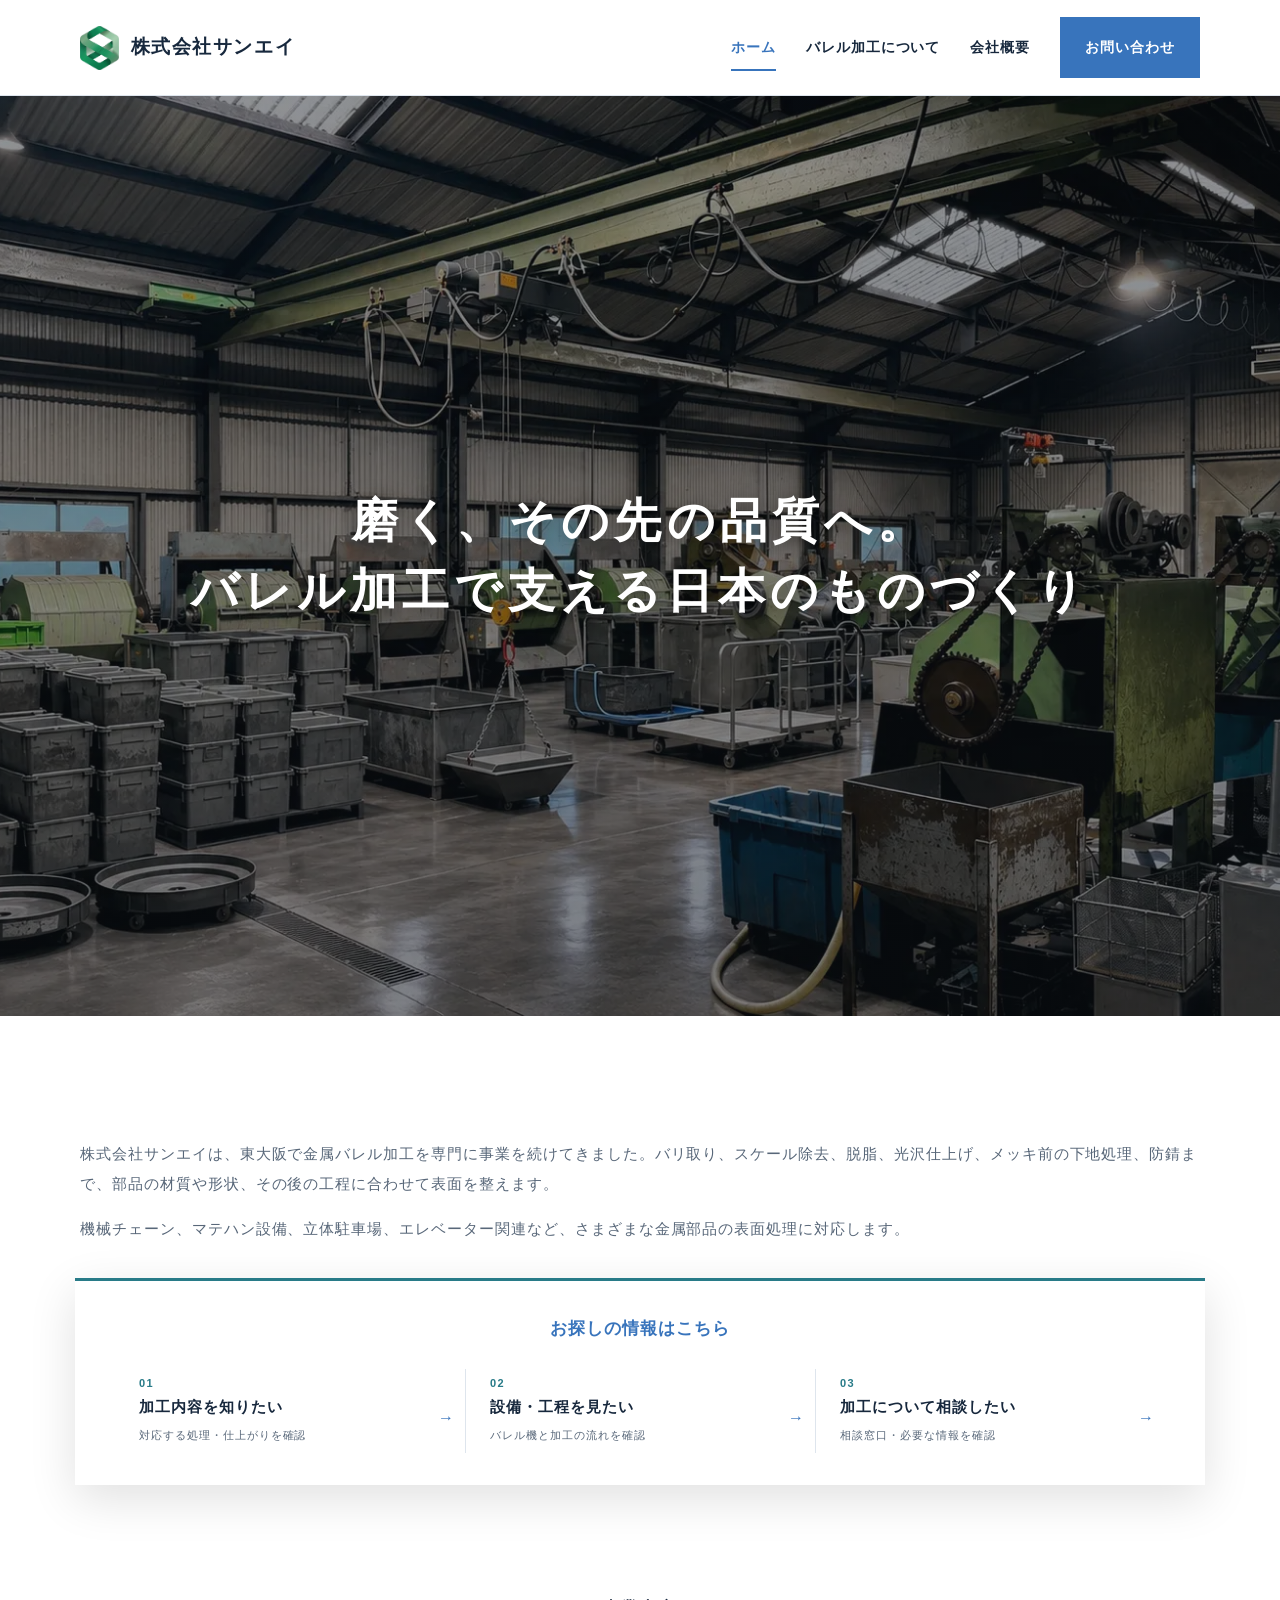
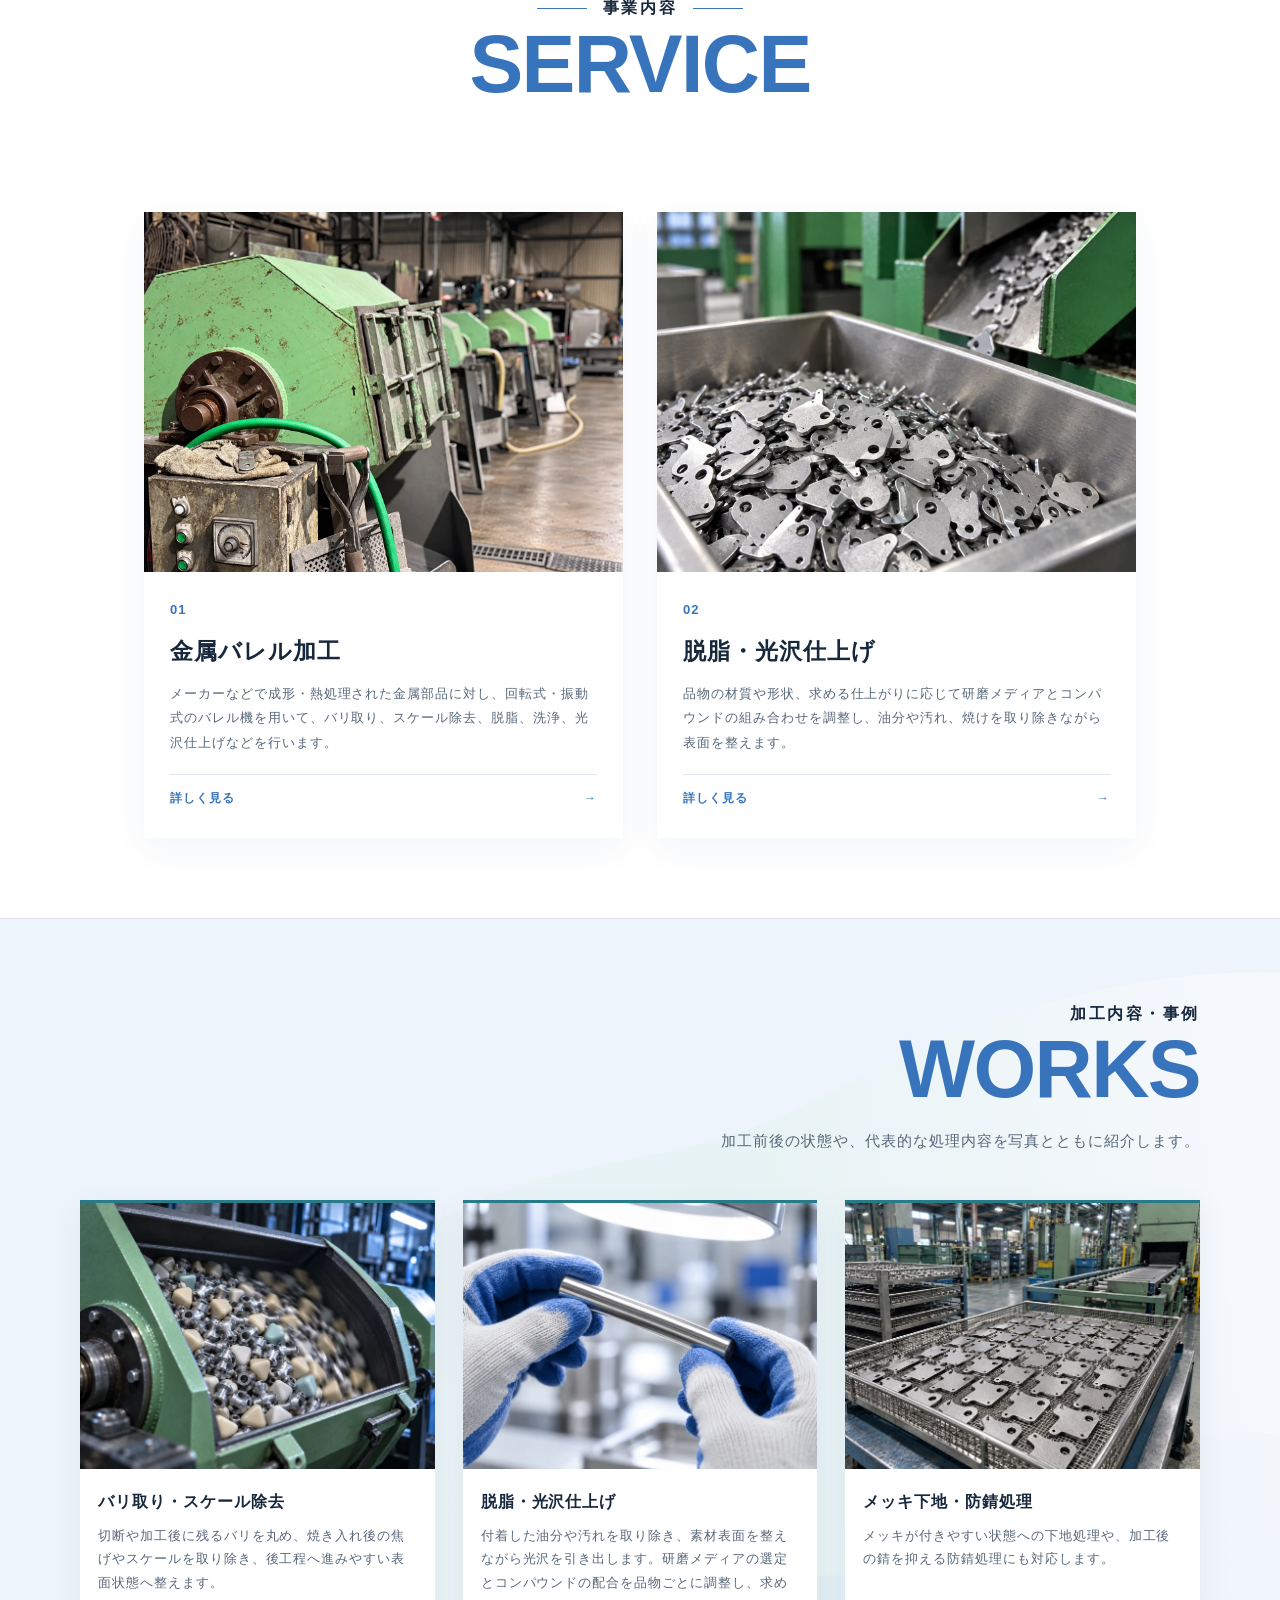
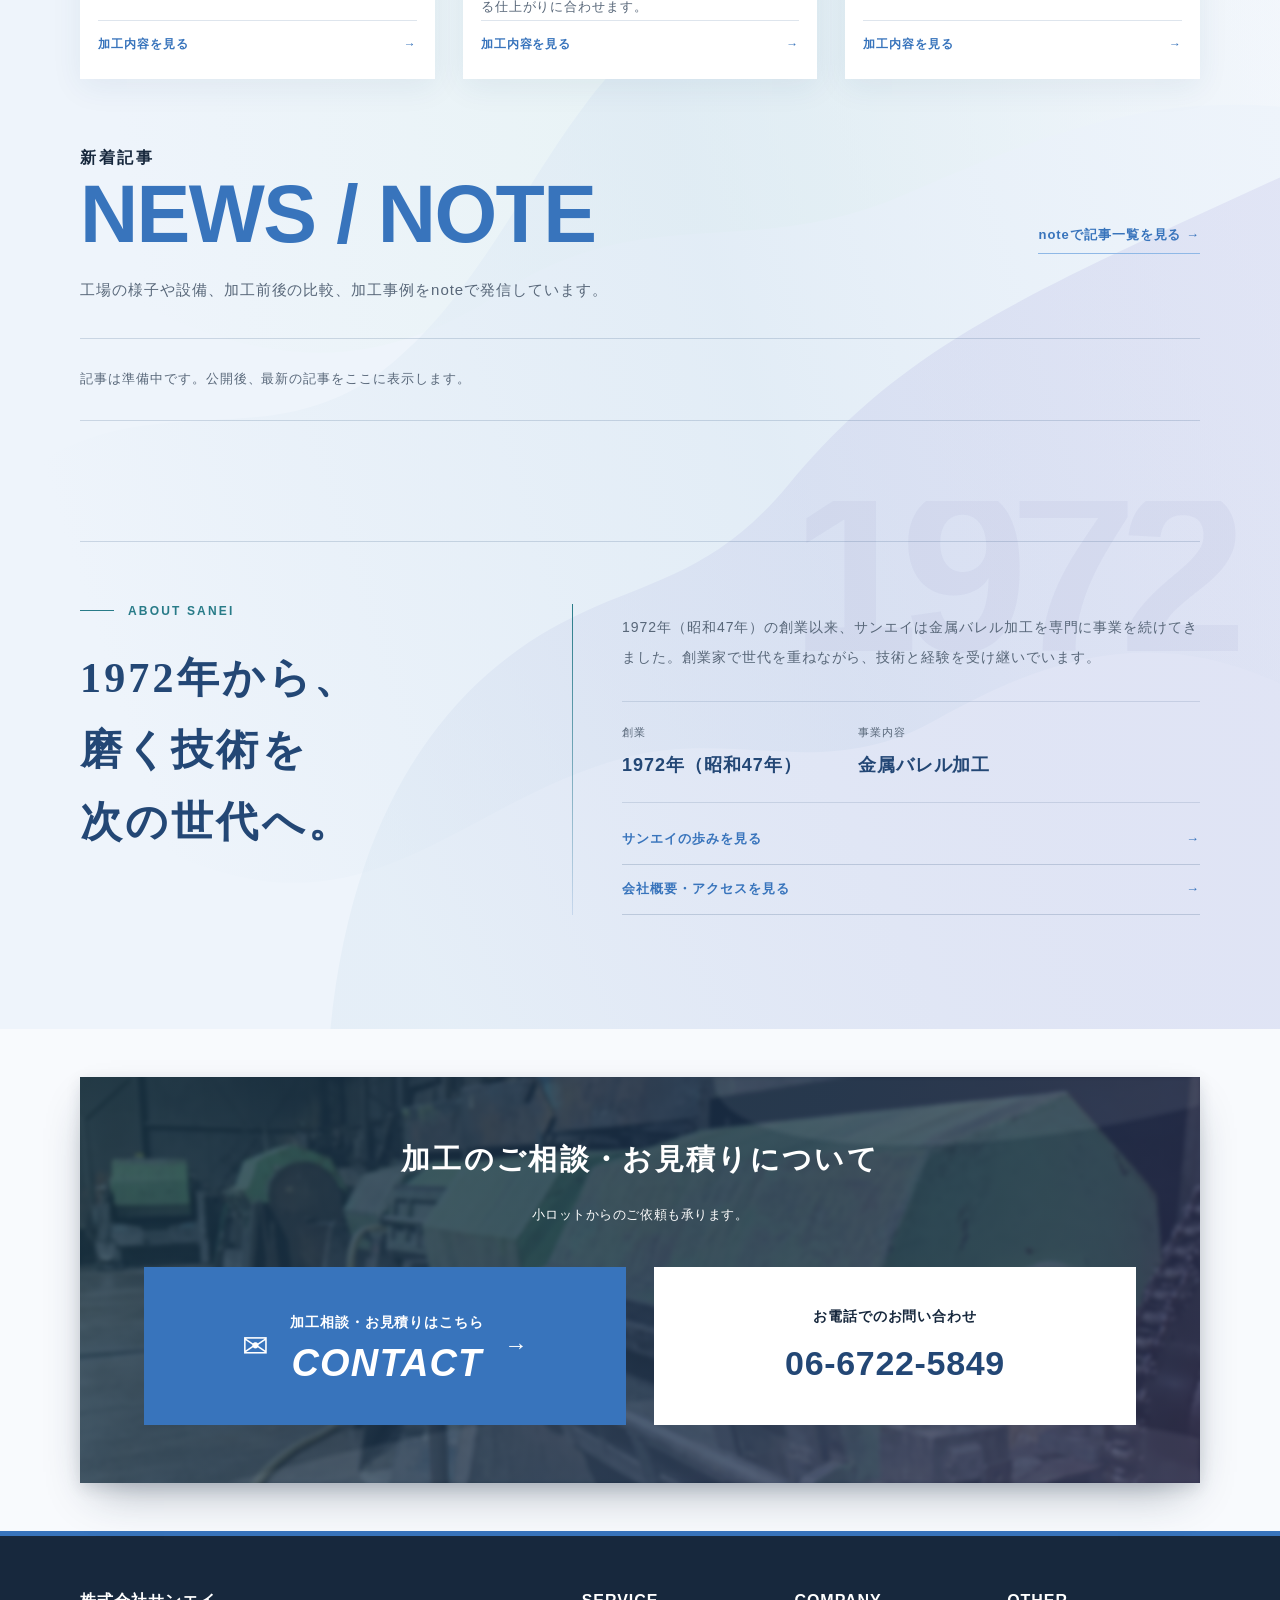
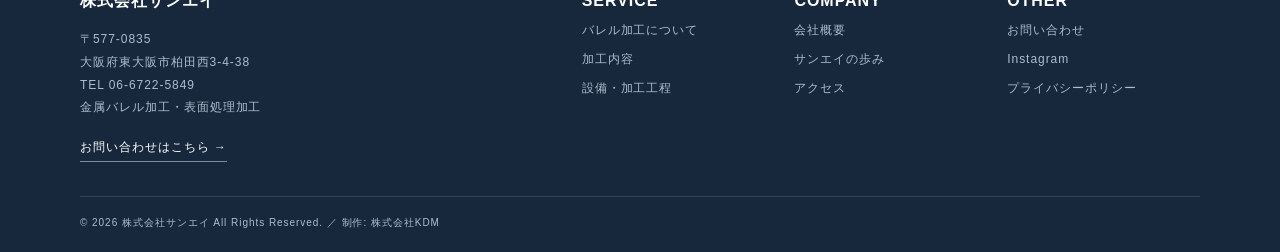
==== commit 4a1b0d61: "SEO 週次改善 2026-10-19: トップのヒーロー画像を WebP 化、下層ページにパンくず構造化データを追加 - トップページの LCP（22.5秒）改善のため、background-ima" ====
--- a/index.html
+++ b/index.html
@@ -18,7 +18,7 @@
 <script type="text/javascript">(function(c,l,a,r,i,t,y){c[a]=c[a]||function(){(c[a].q=c[a].q||[]).push(arguments)};t=l.createElement(r);t.async=1;t.src="https://www.clarity.ms/tag/"+i;y=l.getElementsByTagName(r)[0];y.parentNode.insertBefore(t,y);})(window, document, "clarity", "script", "yz3lr91z5l");</script>
 <meta name="google-site-verification" content="Rny-_pWPeeHc9Guai5tRI9XF5soAR_zS6R3fq7z-s_o" />
 </head><body><header class="header"><div class="wrap"><a class="brand" href="index.html"><img src="assets/branding/sanei-mark.png?v=20261014" alt="" width="400" height="440"><span>株式会社サンエイ</span></a><nav class="nav"><a class="current" href="index.html">ホーム</a><a class="" href="barrel/">バレル加工について</a><a class="" href="company/">会社概要</a><a class="cta" href="contact/">お問い合わせ</a></nav><details class="mobile-menu"><summary aria-label="メニュー">☰</summary><nav><a href="index.html">ホーム</a><a href="barrel/">バレル加工について</a><a href="company/">会社概要</a><a href="contact/">お問い合わせ</a></nav></details></div></header>
-<section class="hero" style="background-image:linear-gradient(rgba(12,18,24,.46),rgba(12,18,24,.52)),url('assets/hero.png')"><div><h1><span class="heroLine">磨く、その先の品質へ。</span><span class="heroLine"><span class="heroPhrase">バレル加工で支える</span><span class="heroPhrase">日本のものづくり</span></span></h1></div></section>
+<section class="hero" style="background-image:linear-gradient(rgba(12,18,24,.46),rgba(12,18,24,.52)),url('assets/hero.webp')"><div><h1><span class="heroLine">磨く、その先の品質へ。</span><span class="heroLine"><span class="heroPhrase">バレル加工で支える</span><span class="heroPhrase">日本のものづくり</span></span></h1></div></section>
 <section class="section"><div class="wrap"><p class="bodyText">株式会社サンエイは、東大阪で金属バレル加工を専門に事業を続けてきました。バリ取り、スケール除去、脱脂、光沢仕上げ、メッキ前の下地処理、防錆まで、部品の材質や形状、その後の工程に合わせて表面を整えます。</p><p class="bodyText">機械チェーン、マテハン設備、立体駐車場、エレベーター関連など、さまざまな金属部品の表面処理に対応します。</p></div></section>
 <section class="news purposeNav" aria-labelledby="purposeTitle"><h2 id="purposeTitle">お探しの情報はこちら</h2><div class="purposeLinks"><a href="barrel/#processing"><span class="purposeNum">01</span><strong>加工内容を知りたい</strong><span>対応する処理・仕上がりを確認</span><b aria-hidden="true">→</b></a><a href="barrel/#equipment"><span class="purposeNum">02</span><strong>設備・工程を見たい</strong><span>バレル機と加工の流れを確認</span><b aria-hidden="true">→</b></a><a href="contact/"><span class="purposeNum">03</span><strong>加工について相談したい</strong><span>相談窓口・必要な情報を確認</span><b aria-hidden="true">→</b></a></div></section>
 <div class="flowSections"><picture class="flowSectionsBg" aria-hidden="true"><source media="(max-width:767px)" srcset="assets/sanei-flow-background-sp.svg?v=analogous-1"><img src="assets/sanei-flow-background-pc.svg?v=analogous-1" alt=""></picture><section class="section"><div class="wrap"><div class="heading center"><div class="ja">事業内容</div><div class="en">SERVICE</div></div><div class="serviceGrid"><article class="serviceCard"><img class="sitePhoto servicePhoto" src="assets/photos/01_service_barrel_factory.webp?v=20261015" width="1448" height="1086" loading="lazy" decoding="async" alt="回転式バレル加工設備"><div class="serviceBody"><span class="serviceNum">01</span><h3>金属バレル加工</h3><p>メーカーなどで成形・熱処理された金属部品に対し、回転式・振動式のバレル機を用いて、バリ取り、スケール除去、脱脂、洗浄、光沢仕上げなどを行います。</p><a class="cardDetail" href="barrel/">詳しく見る <span aria-hidden="true">→</span></a></div></article><article class="serviceCard"><img class="sitePhoto servicePhoto" src="assets/photos/05_process_parts_collection.webp" width="1448" height="1086" loading="lazy" decoding="async" alt="加工後の金属部品を回収する工程"><div class="serviceBody"><span class="serviceNum">02</span><h3>脱脂・光沢仕上げ</h3><p>品物の材質や形状、求める仕上がりに応じて研磨メディアとコンパウンドの組み合わせを調整し、油分や汚れ、焼けを取り除きながら表面を整えます。</p><a class="cardDetail" href="barrel/#processing">詳しく見る <span aria-hidden="true">→</span></a></div></article></div></div></section>
--- a/assets/style.css
+++ b/assets/style.css
@@ -1,7 +1,7 @@
 :root{--blue:#3874BC;--deep:#234775;--mid:#5E92D4;--light:#8FB8E6;--pale:#CFE1F6;--ice:#EEF4FB;--teal:#287B88;--accent:#5652A3;--accentHover:#454184;--red:var(--accent);--dark:#17283D;--gray:#586779;--line:#DEE5ED;--off:#F8FAFD;--white:#fff;--w:1120px}
 *{box-sizing:border-box}html{scroll-behavior:smooth}body{margin:0;color:var(--dark);font-family:"Noto Sans JP","Hiragino Kaku Gothic ProN",Meiryo,sans-serif;font-size:16px;line-height:1.9;letter-spacing:.06em;background:#fff}img{display:block;width:100%;height:auto}a{color:inherit;text-decoration:none}.wrap{width:min(90%,var(--w));margin:auto}
 .header{height:96px;background:rgba(255,255,255,.97);border-bottom:1px solid var(--line);display:flex;align-items:center;position:relative;z-index:50}.header.fixed{position:absolute;top:0;left:0;right:0;background:rgba(255,255,255,.96)}.header .wrap{display:flex;align-items:center;justify-content:space-between}.brand{font-weight:800;font-size:20px;letter-spacing:.12em}.nav{display:flex;align-items:center;gap:30px;font-size:14px;font-weight:700}.nav a.current{color:var(--blue);height:96px;display:flex;align-items:center;border-bottom:2px solid var(--blue)}.nav .cta{background:var(--red);color:#fff;padding:17px 25px}.mobile-menu{display:none;position:relative}.mobile-menu summary{list-style:none;cursor:pointer;font-size:24px;line-height:1}.mobile-menu summary::-webkit-details-marker{display:none}.mobile-menu nav{position:absolute;right:0;top:38px;width:240px;background:#fff;border:1px solid var(--line);box-shadow:0 12px 30px rgba(0,0,0,.12);padding:8px}.mobile-menu nav a{display:block;padding:10px 12px;border-bottom:1px solid var(--line);font-size:13px}.mobile-menu nav a:last-child{border-bottom:0;color:var(--red);font-weight:700}
-.hero{height:920px;position:relative;display:grid;place-items:center;color:#fff;text-align:center;background-image:linear-gradient(rgba(12,18,24,.46),rgba(12,18,24,.52)),url("hero.png");background-size:cover;background-position:center;background-repeat:no-repeat;overflow:hidden;isolation:isolate}.hero>div{position:relative;z-index:2;padding:0 20px}.hero h1{margin:0;max-width:96vw;font-family:"Noto Serif JP","Yu Mincho",serif;font-size:clamp(34px,3.65vw,56px);line-height:1.5;letter-spacing:.11em;text-shadow:0 2px 18px rgba(0,0,0,.5)}.heroLine,.heroPhrase{white-space:nowrap}.heroLine{display:block}.heroPhrase{display:inline}.heroLead{max-width:760px;margin:28px auto 0;font-size:14px;line-height:2;color:rgba(255,255,255,.92)}
+.hero{height:920px;position:relative;display:grid;place-items:center;color:#fff;text-align:center;background-image:linear-gradient(rgba(12,18,24,.46),rgba(12,18,24,.52)),url("hero.webp");background-size:cover;background-position:center;background-repeat:no-repeat;overflow:hidden;isolation:isolate}.hero>div{position:relative;z-index:2;padding:0 20px}.hero h1{margin:0;max-width:96vw;font-family:"Noto Serif JP","Yu Mincho",serif;font-size:clamp(34px,3.65vw,56px);line-height:1.5;letter-spacing:.11em;text-shadow:0 2px 18px rgba(0,0,0,.5)}.heroLine,.heroPhrase{white-space:nowrap}.heroLine{display:block}.heroPhrase{display:inline}.heroLead{max-width:760px;margin:28px auto 0;font-size:14px;line-height:2;color:rgba(255,255,255,.92)}
 .news{position:relative;z-index:3;width:min(90%,1130px);margin:-90px auto 0;background:#fff;border-top:3px solid var(--teal);box-shadow:0 14px 44px rgba(0,0,0,.12);padding:38px 72px;display:flex;gap:34px}.news h2{margin:0;color:var(--blue);font-size:19px;white-space:nowrap}.newsRows{flex:1}.newsRow{display:flex;gap:20px;padding:11px 0;border-bottom:1px solid var(--line);font-size:13px}.newsDate{width:90px;flex:none;color:var(--gray);font-weight:700}
 .section{padding:108px 0}.section.off{background:var(--off)}.section.ice{background:var(--ice)}.flowSections{position:relative;overflow:hidden;isolation:isolate;background:#fff}.flowSectionsBg{position:absolute;z-index:0;inset:0;line-height:0;pointer-events:none}.flowSectionsBg img{width:100%;height:100%;object-fit:fill}.flowSections>.section{position:relative;z-index:1;background:transparent}.flowSections .worksSection{border-top:0}.heading{margin-bottom:44px}.heading.center{text-align:center}.heading.right{text-align:right}.heading .ja{font-weight:700;letter-spacing:.16em}.heading.center .ja{display:flex;justify-content:center;align-items:center;gap:16px}.heading.center .ja:before,.heading.center .ja:after{content:"";width:50px;height:1px;background:var(--blue)}.heading .en{font:700 clamp(46px,6.3vw,86px)/1 Arial,sans-serif;color:var(--blue);letter-spacing:-.02em}.lead{max-width:800px;color:var(--gray);font-size:15px;line-height:2.1}.button{display:inline-block;padding:14px 28px;border:1px solid var(--blue);color:var(--blue);font-weight:700;font-size:13px}.button.red{border:0;background:var(--red);color:#fff}
 .photoPlaceholder{display:grid;place-items:center;background:repeating-linear-gradient(135deg,var(--ice) 0 14px,var(--pale) 14px 28px);border:1px dashed var(--light);color:var(--deep);font-size:11px;font-weight:700;letter-spacing:.08em;text-align:center;padding:14px;min-height:180px}.splitPhoto{aspect-ratio:4/3;min-height:0}
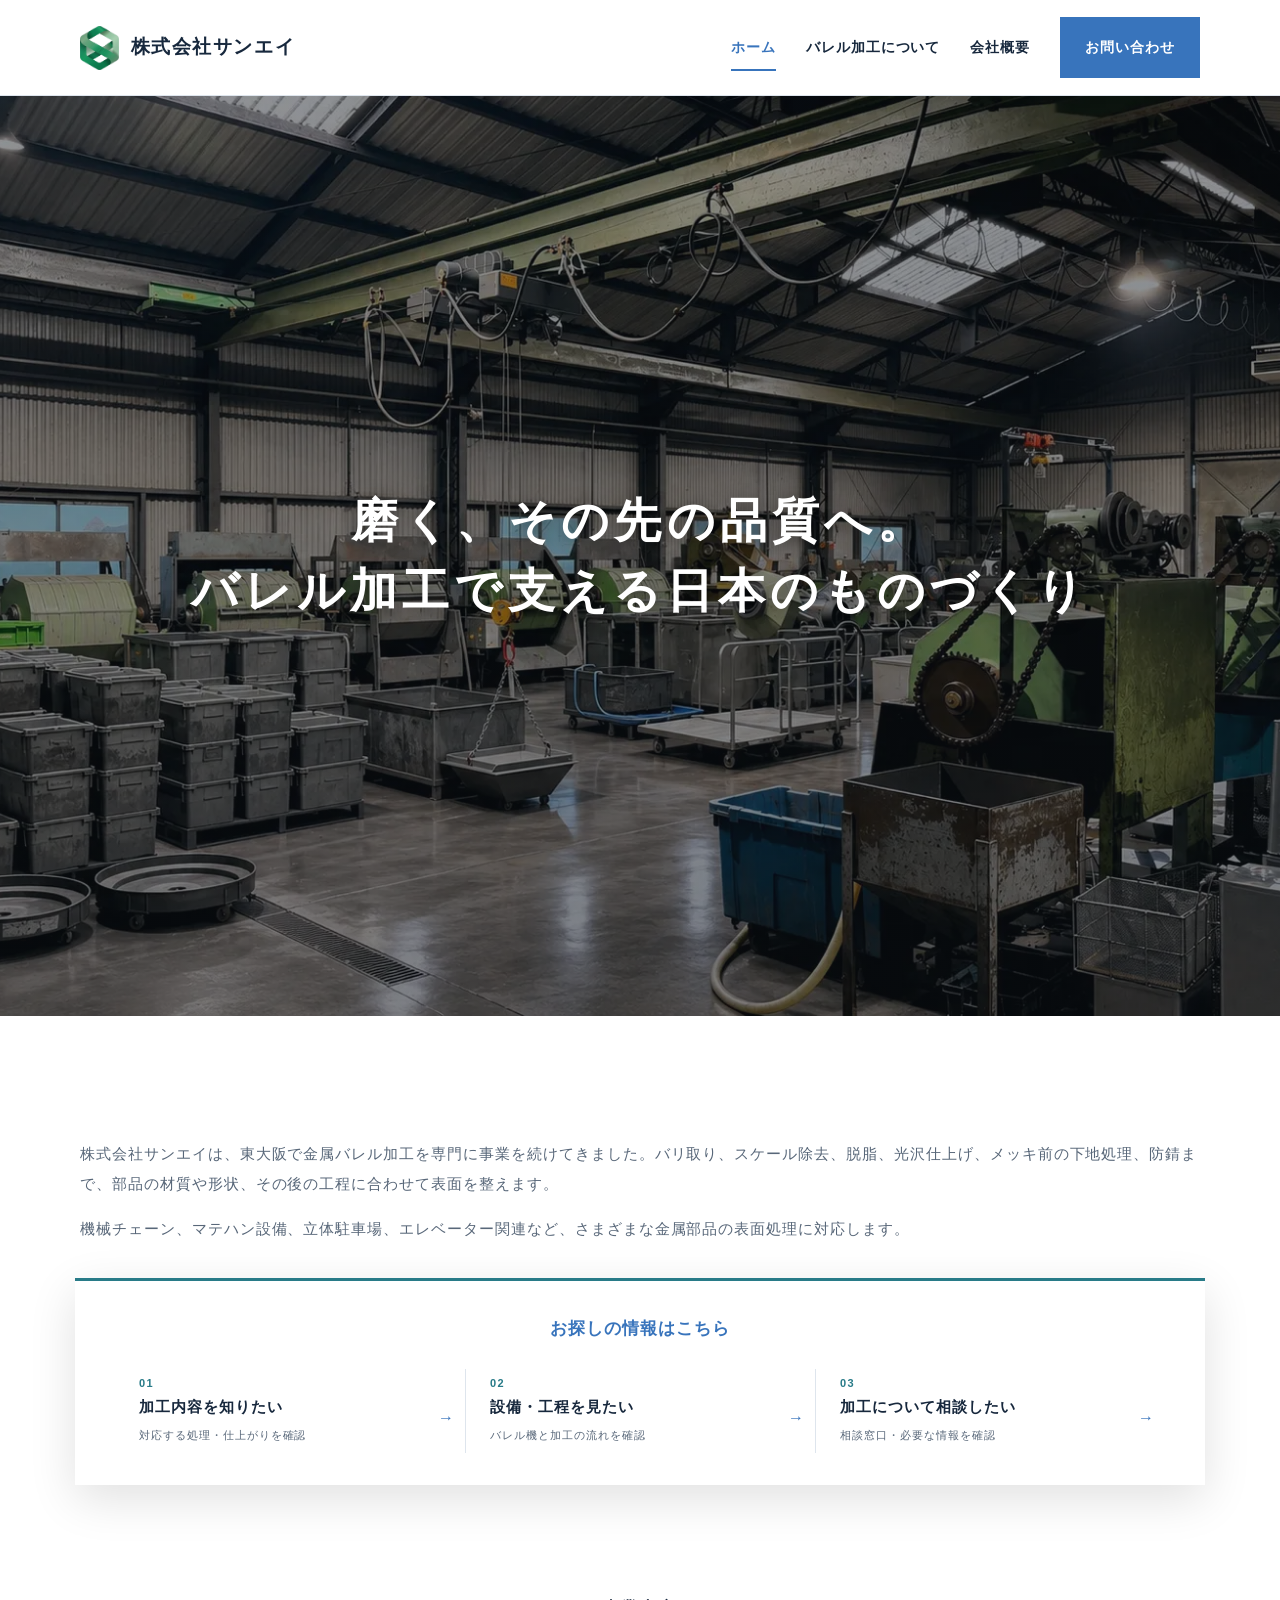
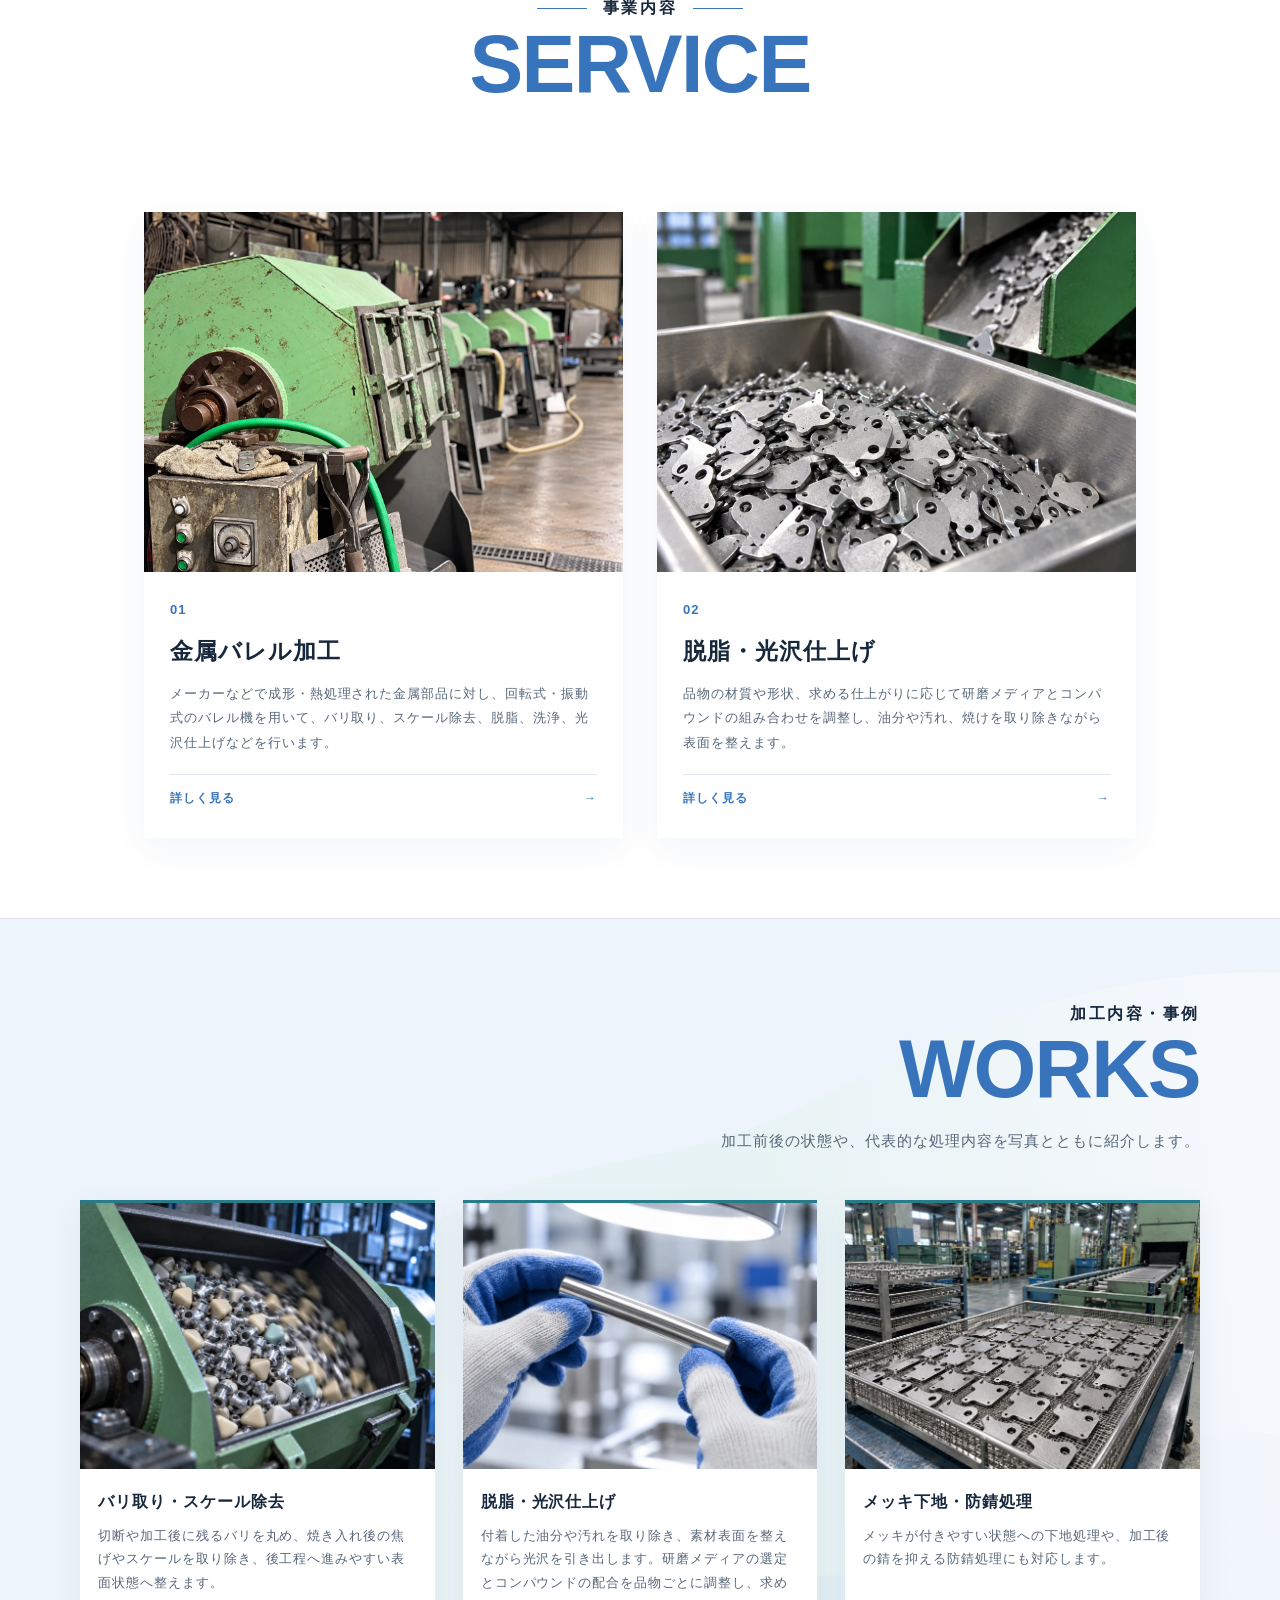
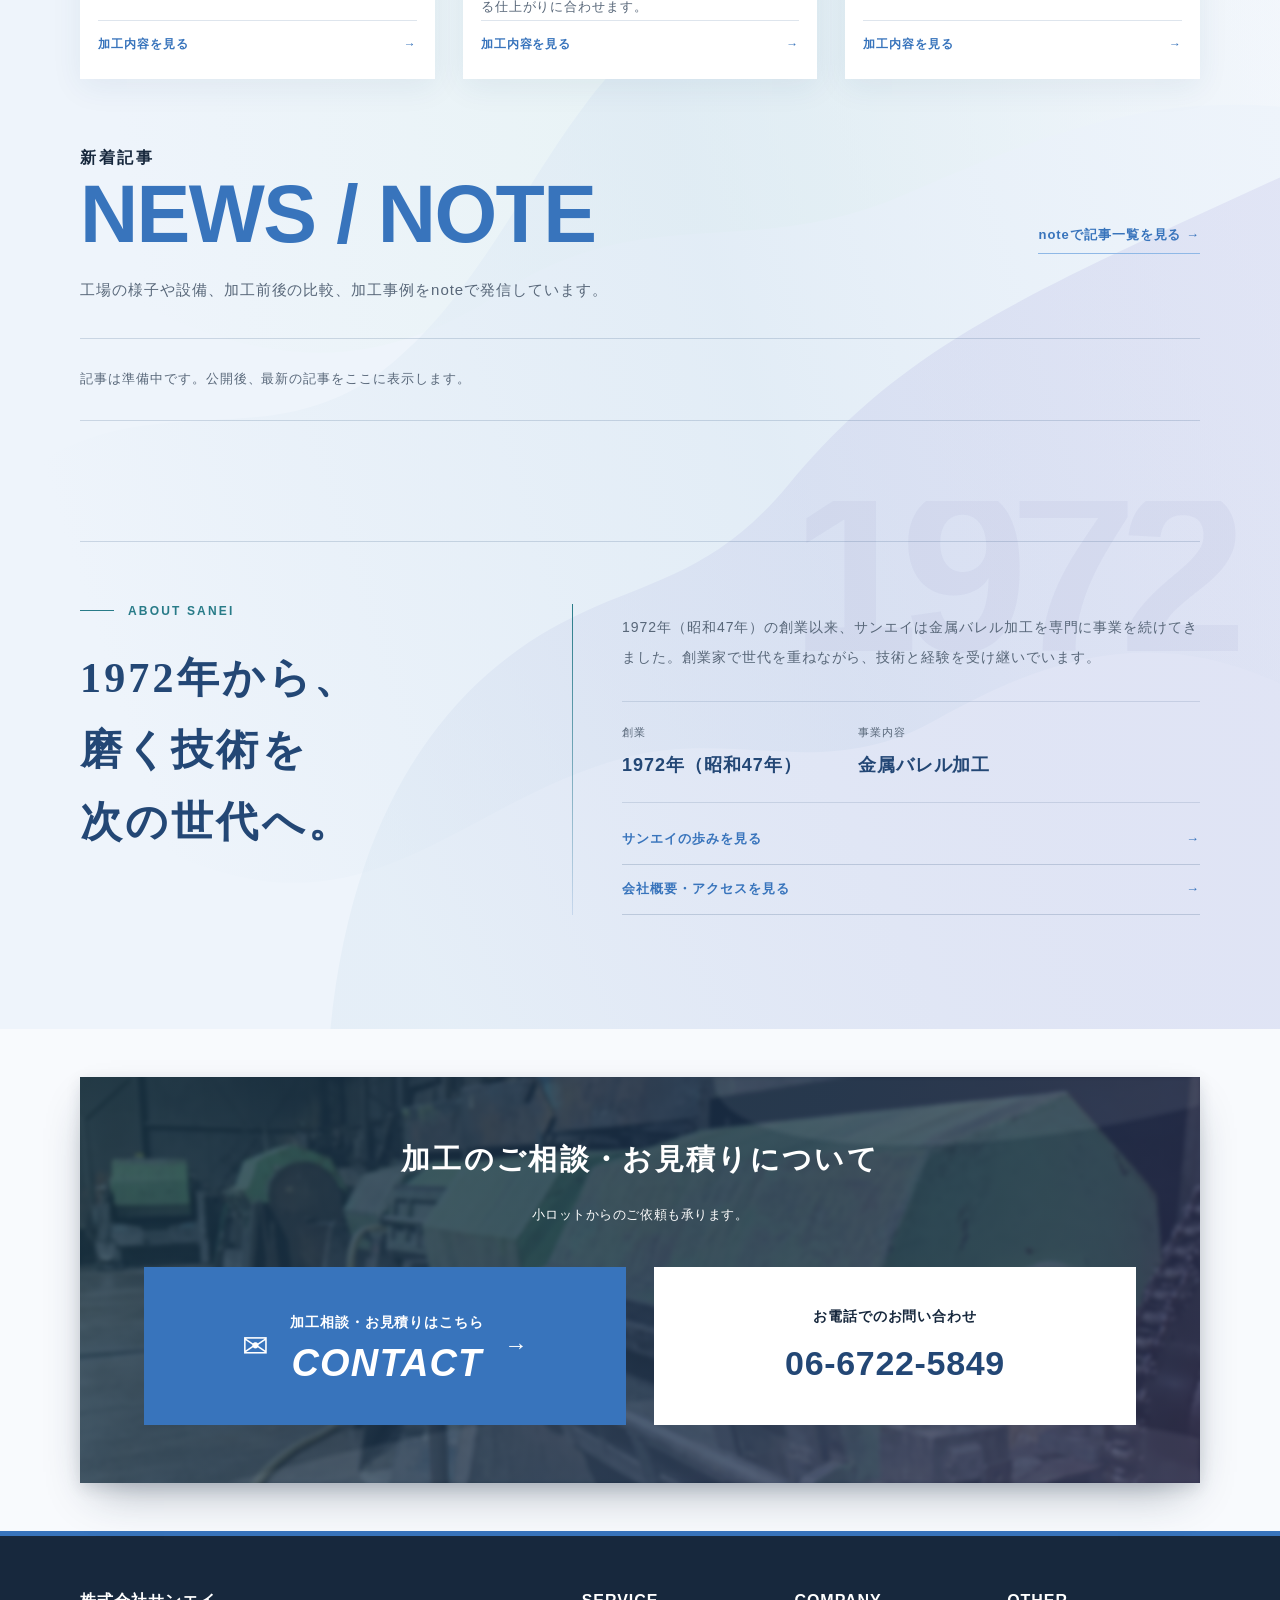
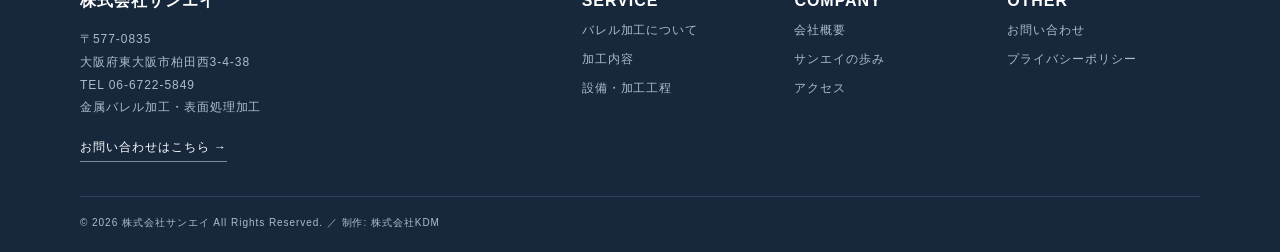
==== commit 68a31862: "フッターの仮の Instagram リンクを外す（発信は note に一本化）" ====
--- a/index.html
+++ b/index.html
@@ -26,4 +26,4 @@
 <section class="section instagramSection noteSection" aria-labelledby="noteTitle"><div class="wrap"><div class="noteHead"><div class="heading"><div class="ja">新着記事</div><div class="en" id="noteTitle">NEWS / NOTE</div></div><a class="noteMore" href="https://note.com/sanei_barrel" target="_blank" rel="noopener">noteで記事一覧を見る <span aria-hidden="true">→</span></a></div><p class="lead">工場の様子や設備、加工前後の比較、加工事例をnoteで発信しています。</p><ul class="noteList" data-note-feed="assets/note-feed.json" hidden></ul><p class="noteEmpty" data-note-empty hidden>記事は準備中です。公開後、最新の記事をここに表示します。</p></div></section>
 <section class="historyBand historyEditorial historyMinimal" aria-labelledby="historyTitle"><div class="wrap historyLayout"><div class="historyIntro"><div class="historyEyebrow">ABOUT SANEI</div><h2 id="historyTitle">1972年から、<br>磨く技術を<br>次の世代へ。</h2></div><div class="historyStory"><p>1972年（昭和47年）の創業以来、サンエイは金属バレル加工を専門に事業を続けてきました。創業家で世代を重ねながら、技術と経験を受け継いでいます。</p><div class="historyFacts"><div><span>創業</span><strong>1972年（昭和47年）</strong></div><div><span>事業内容</span><strong>金属バレル加工</strong></div></div><a class="historyLink" href="company/#history">サンエイの歩みを見る <span aria-hidden="true">→</span></a><a class="historyLink companyOverviewLink" href="company/">会社概要・アクセスを見る <span aria-hidden="true">→</span></a></div></div></section></div></div>
 <section class="contactBannerSection"><div class="wrap contactBanner contactFrame"><div class="bannerWaves" aria-hidden="true"><span class="bannerWave top"></span><span class="bannerWave back"></span><span class="bannerWave middle"></span></div><h2>加工のご相談・お見積りについて</h2><p class="bannerCopy">小ロットからのご依頼も承ります。</p><div class="contactFrameGrid"><a class="contactFrameMail" href="contact/"><span class="mailSymbol" aria-hidden="true">✉</span><span><small>加工相談・お見積りはこちら</small><strong>CONTACT</strong></span><span class="frameArrow" aria-hidden="true">→</span></a><a class="contactFramePhone" href="tel:0667225849" aria-label="電話で問い合わせる 06-6722-5849"><span>お電話でのお問い合わせ</span><strong>06-6722-5849</strong><small>タップして電話をかける</small></a></div></div></section>
-<footer class="footer"><div class="wrap"><div class="footerTop"><div><strong>株式会社サンエイ</strong><p>〒577-0835<br>大阪府東大阪市柏田西3-4-38<br>TEL 06-6722-5849<br>金属バレル加工・表面処理加工</p><a class="footerContact" href="contact/">お問い合わせはこちら <span aria-hidden="true">→</span></a></div><nav class="footerNav"><div><strong>SERVICE</strong><a href="barrel/">バレル加工について</a><a href="barrel/#processing">加工内容</a><a href="barrel/#equipment">設備・加工工程</a></div><div><strong>COMPANY</strong><a href="company/">会社概要</a><a href="company/#history">サンエイの歩み</a><a href="company/#access">アクセス</a></div><div><strong>OTHER</strong><a href="contact/">お問い合わせ</a><!-- TODO: Instagramアカウント確定後にURLを差し替え --><a href="https://www.instagram.com/" target="_blank" rel="noopener">Instagram</a><a href="privacy/">プライバシーポリシー</a></div></nav></div><div class="copy">© 2026 株式会社サンエイ All Rights Reserved. ／ 制作: <a href="https://kdm-japan.com/" style="color:inherit">株式会社KDM</a></div></div></footer><script defer src="assets/note-feed.js?v=1"></script></body></html>
+<footer class="footer"><div class="wrap"><div class="footerTop"><div><strong>株式会社サンエイ</strong><p>〒577-0835<br>大阪府東大阪市柏田西3-4-38<br>TEL 06-6722-5849<br>金属バレル加工・表面処理加工</p><a class="footerContact" href="contact/">お問い合わせはこちら <span aria-hidden="true">→</span></a></div><nav class="footerNav"><div><strong>SERVICE</strong><a href="barrel/">バレル加工について</a><a href="barrel/#processing">加工内容</a><a href="barrel/#equipment">設備・加工工程</a></div><div><strong>COMPANY</strong><a href="company/">会社概要</a><a href="company/#history">サンエイの歩み</a><a href="company/#access">アクセス</a></div><div><strong>OTHER</strong><a href="contact/">お問い合わせ</a><a href="privacy/">プライバシーポリシー</a></div></nav></div><div class="copy">© 2026 株式会社サンエイ All Rights Reserved. ／ 制作: <a href="https://kdm-japan.com/" style="color:inherit">株式会社KDM</a></div></div></footer><script defer src="assets/note-feed.js?v=1"></script></body></html>
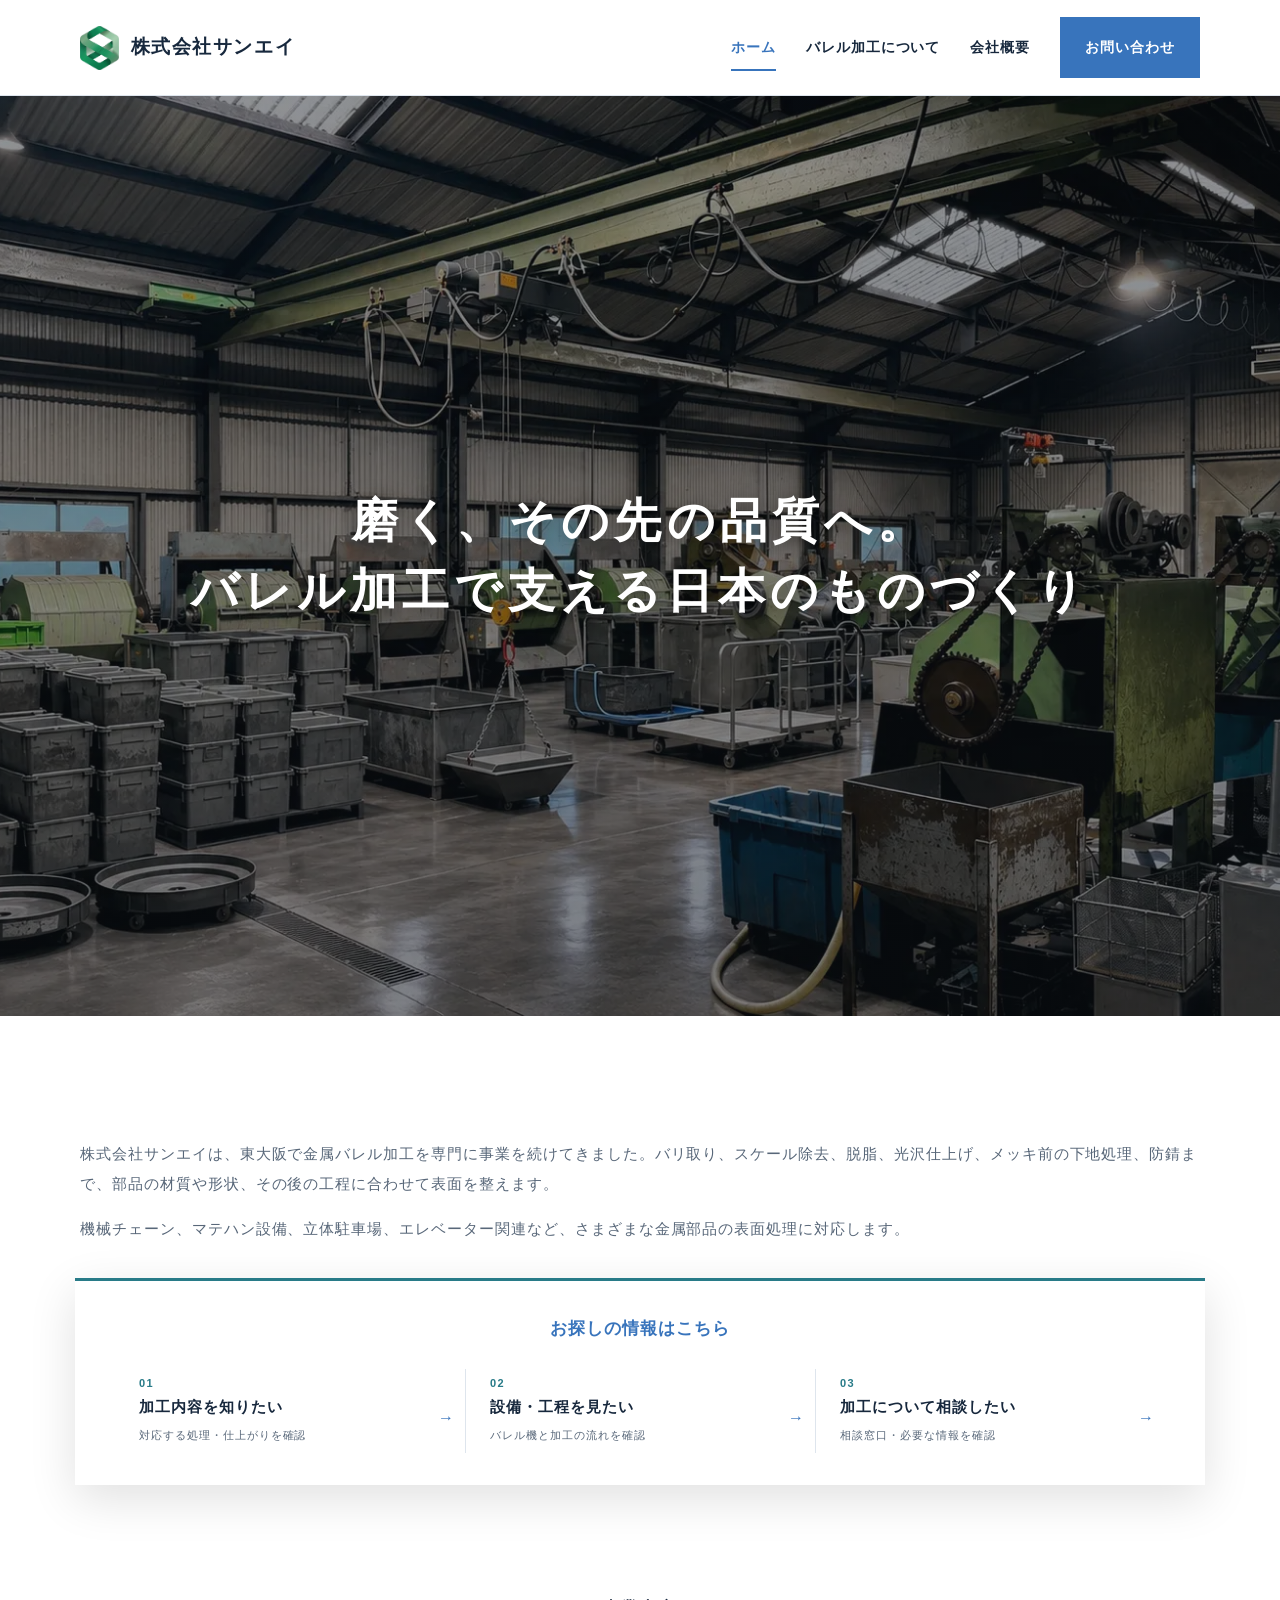
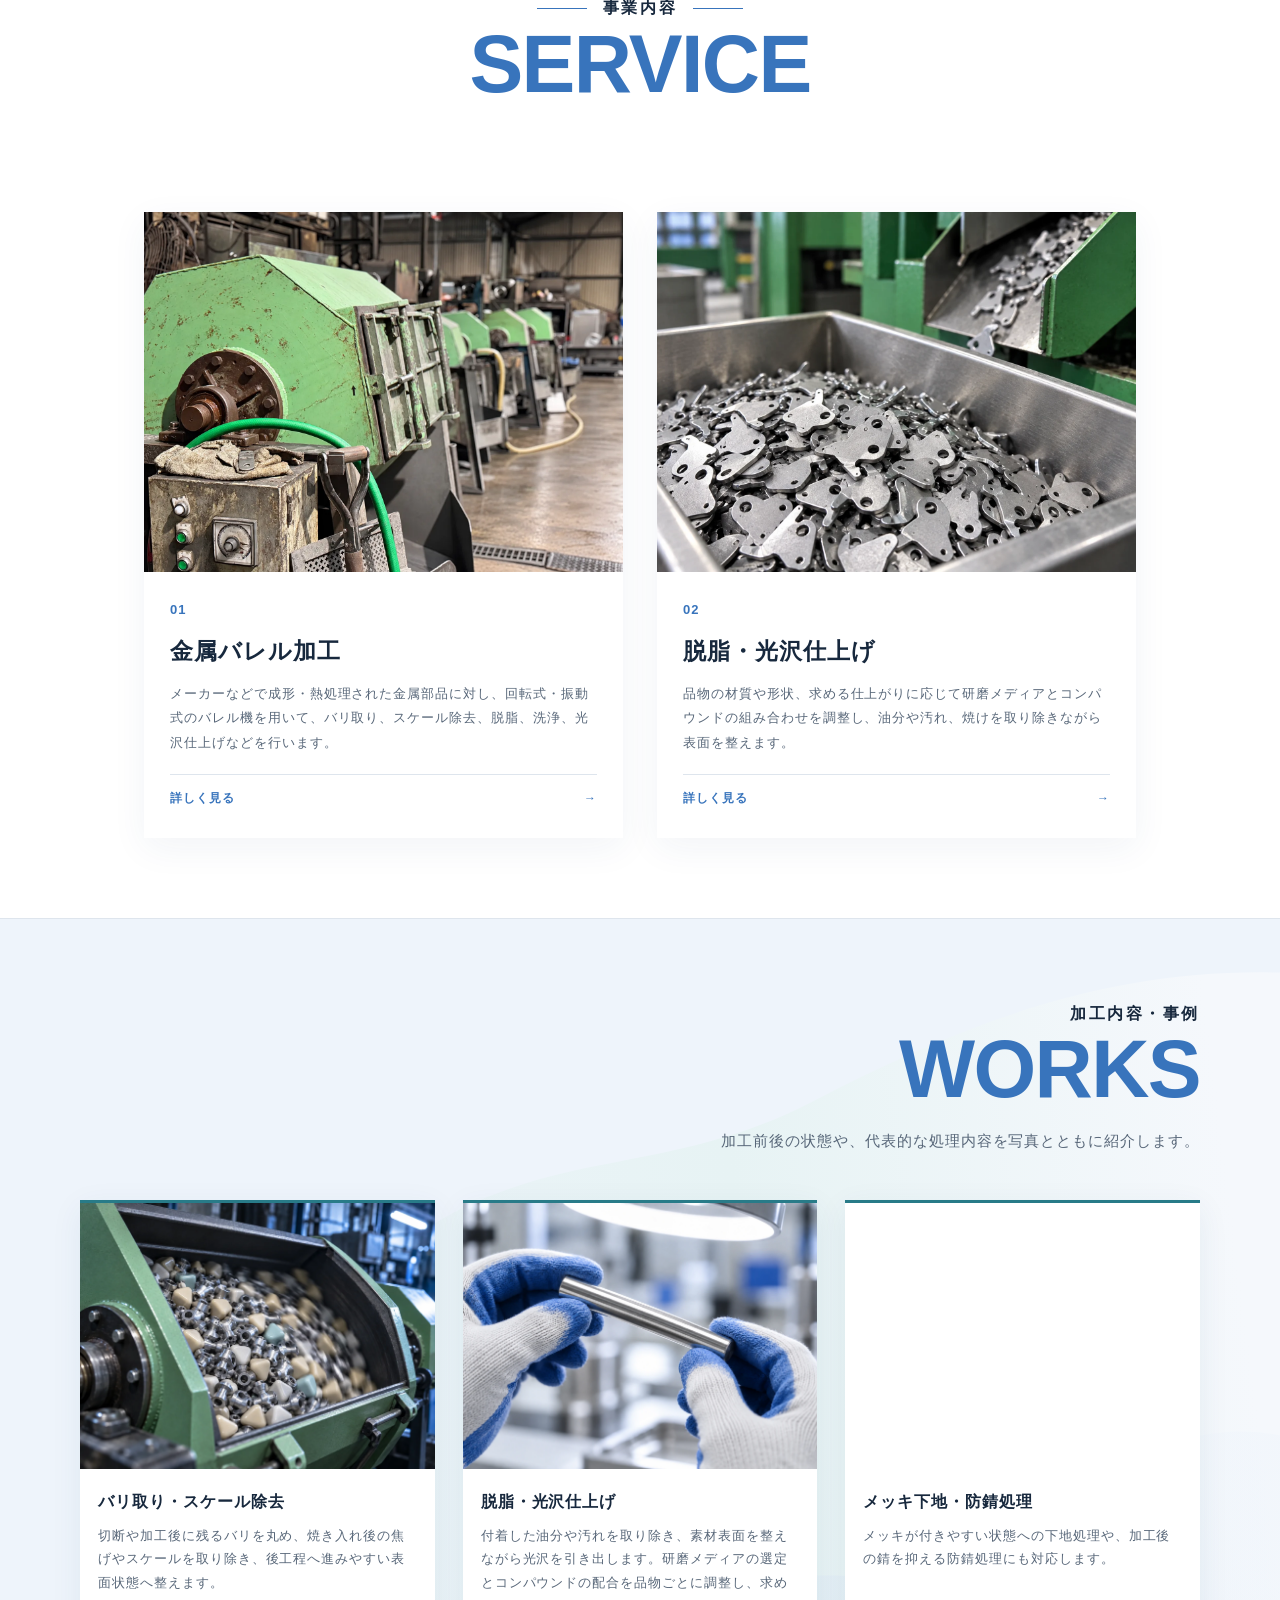
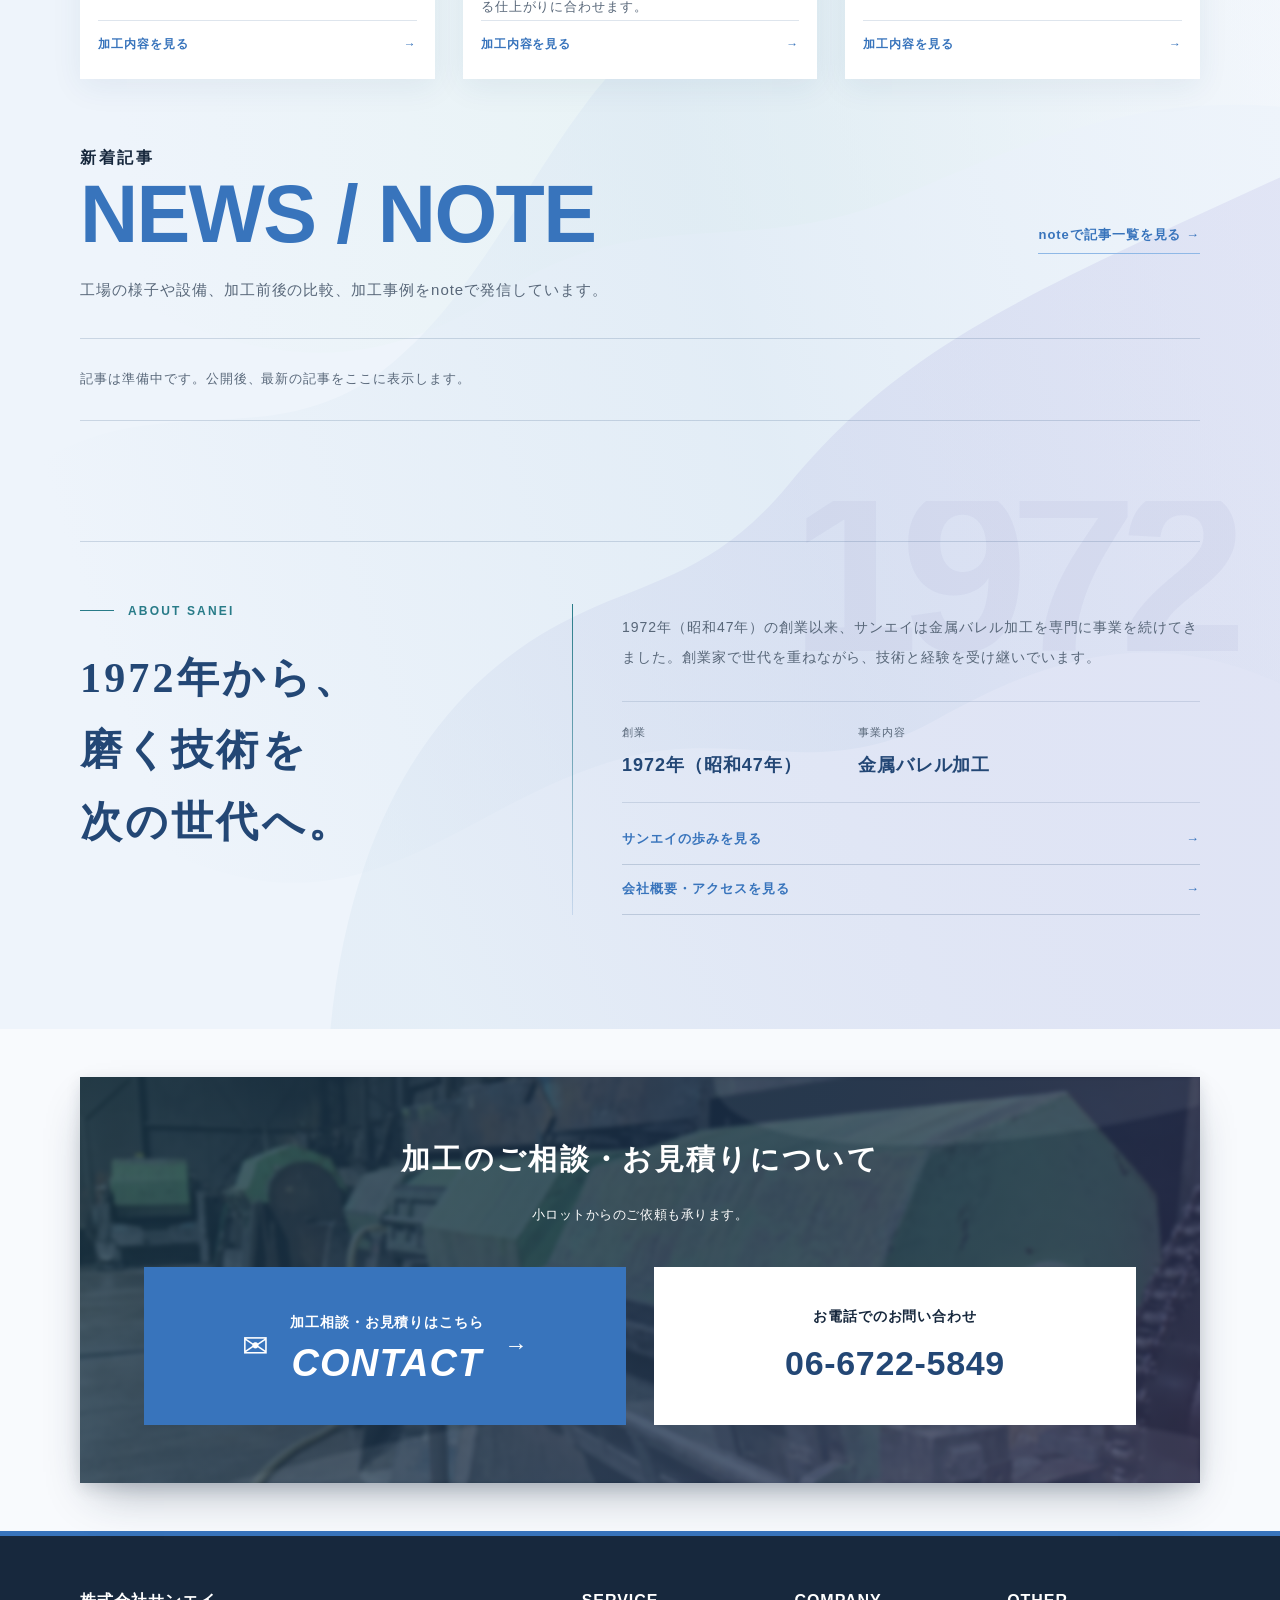
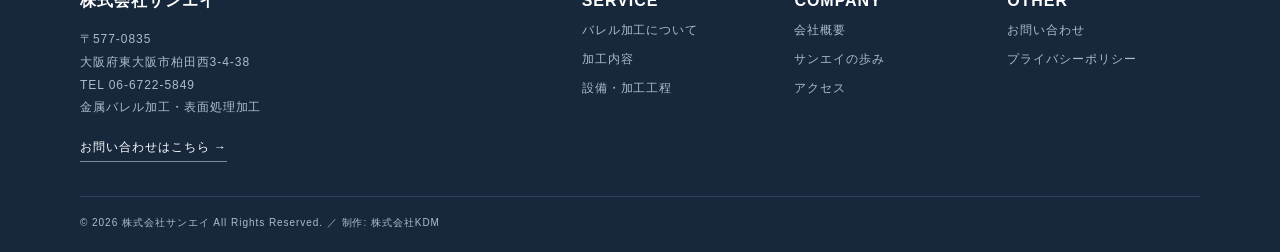
==== commit 572b02c1: "Merge pull request #11 from kdm-company/seo/2026-10-26 SEO 週次改善 2026-10-26" ====
--- a/index.html
+++ b/index.html
@@ -1,4 +1,4 @@
-<!doctype html><html lang="ja"><head><meta charset="utf-8"><meta name="viewport" content="width=device-width,initial-scale=1"><title>金属バレル加工・表面処理加工｜株式会社サンエイ（東大阪市）</title><meta name="description" content="株式会社サンエイは大阪府東大阪市の金属バレル加工・表面処理加工の専門会社です。バリ取り、スケール除去、脱脂、光沢仕上げ、メッキ下地処理、防錆処理、小ロット加工に対応します。"><link rel="stylesheet" href="assets/style.css?v=analogous-2"><link rel="icon" type="image/png" sizes="32x32" href="assets/branding/favicon_32.png?v=20261014"><link rel="apple-touch-icon" href="assets/branding/apple-touch-icon.png?v=20261014"><link rel="canonical" href="https://sanei-barrel.jp/"><meta property="og:url" content="https://sanei-barrel.jp/"><meta property="og:type" content="website"><meta property="og:site_name" content="株式会社サンエイ"><meta property="og:title" content="金属バレル加工・表面処理加工｜株式会社サンエイ（東大阪市）"><meta property="og:image" content="https://sanei-barrel.jp/assets/branding/ogp_1200x630.jpg"><meta property="og:image:width" content="1200"><meta property="og:image:height" content="630"><meta property="og:image:alt" content="株式会社サンエイ 金属バレル加工・表面処理加工"><meta name="twitter:card" content="summary_large_image"><link rel="stylesheet" href="assets/site-photos.css"><link rel="stylesheet" href="assets/contact-banner.css?v=centered-2"><link rel="stylesheet" href="assets/section-flow.css?v=2"><link rel="stylesheet" href="assets/brand-refresh.css?v=3"><link rel="stylesheet" href="assets/detail-refinement.css?v=1"><link rel="stylesheet" href="assets/structure-refresh.css?v=4"><link rel="stylesheet" href="assets/page-links.css?v=1"><link rel="stylesheet" href="assets/history-minimal.css?v=1"><!-- Google tag (gtag.js) -->
+<!doctype html><html lang="ja"><head><meta charset="utf-8"><meta name="viewport" content="width=device-width,initial-scale=1"><title>金属バレル加工・表面処理加工｜株式会社サンエイ（東大阪市）</title><meta name="description" content="株式会社サンエイは大阪府東大阪市の金属バレル加工・表面処理加工の専門会社です。バリ取り、スケール除去、脱脂、光沢仕上げ、メッキ下地処理、防錆処理、小ロット加工に対応します。"><link rel="stylesheet" href="assets/style.css?v=analogous-2"><link rel="icon" type="image/png" sizes="32x32" href="assets/branding/favicon_32.png?v=20261014"><link rel="apple-touch-icon" href="assets/branding/apple-touch-icon.png?v=20261014"><link rel="canonical" href="https://sanei-barrel.jp/"><meta property="og:url" content="https://sanei-barrel.jp/"><meta property="og:type" content="website"><meta property="og:site_name" content="株式会社サンエイ"><meta property="og:title" content="金属バレル加工・表面処理加工｜株式会社サンエイ（東大阪市）"><meta property="og:image" content="https://sanei-barrel.jp/assets/branding/ogp_1200x630.jpg"><meta property="og:image:width" content="1200"><meta property="og:image:height" content="630"><meta property="og:image:alt" content="株式会社サンエイ 金属バレル加工・表面処理加工"><meta name="twitter:card" content="summary_large_image"><link rel="stylesheet" href="assets/site-photos.css"><link rel="stylesheet" href="assets/contact-banner.css?v=centered-2"><link rel="stylesheet" href="assets/section-flow.css?v=2"><link rel="stylesheet" href="assets/brand-refresh.css?v=3"><link rel="stylesheet" href="assets/detail-refinement.css?v=1"><link rel="stylesheet" href="assets/structure-refresh.css?v=4"><link rel="stylesheet" href="assets/page-links.css?v=1"><link rel="stylesheet" href="assets/history-minimal.css?v=1"><script type="application/ld+json">{"@context":"https://schema.org","@type":"LocalBusiness","name":"株式会社サンエイ","description":"金属バレル加工・表面処理加工","url":"https://sanei-barrel.jp/","telephone":"+81-6-6722-5849","address":{"@type":"PostalAddress","postalCode":"577-0835","addressRegion":"大阪府","addressLocality":"東大阪市","streetAddress":"柏田西3-4-38","addressCountry":"JP"}}</script><!-- Google tag (gtag.js) -->
 <script async src="https://www.googletagmanager.com/gtag/js?id=G-ZFENM58V9M"></script>
 <script>
   window.dataLayer = window.dataLayer || [];
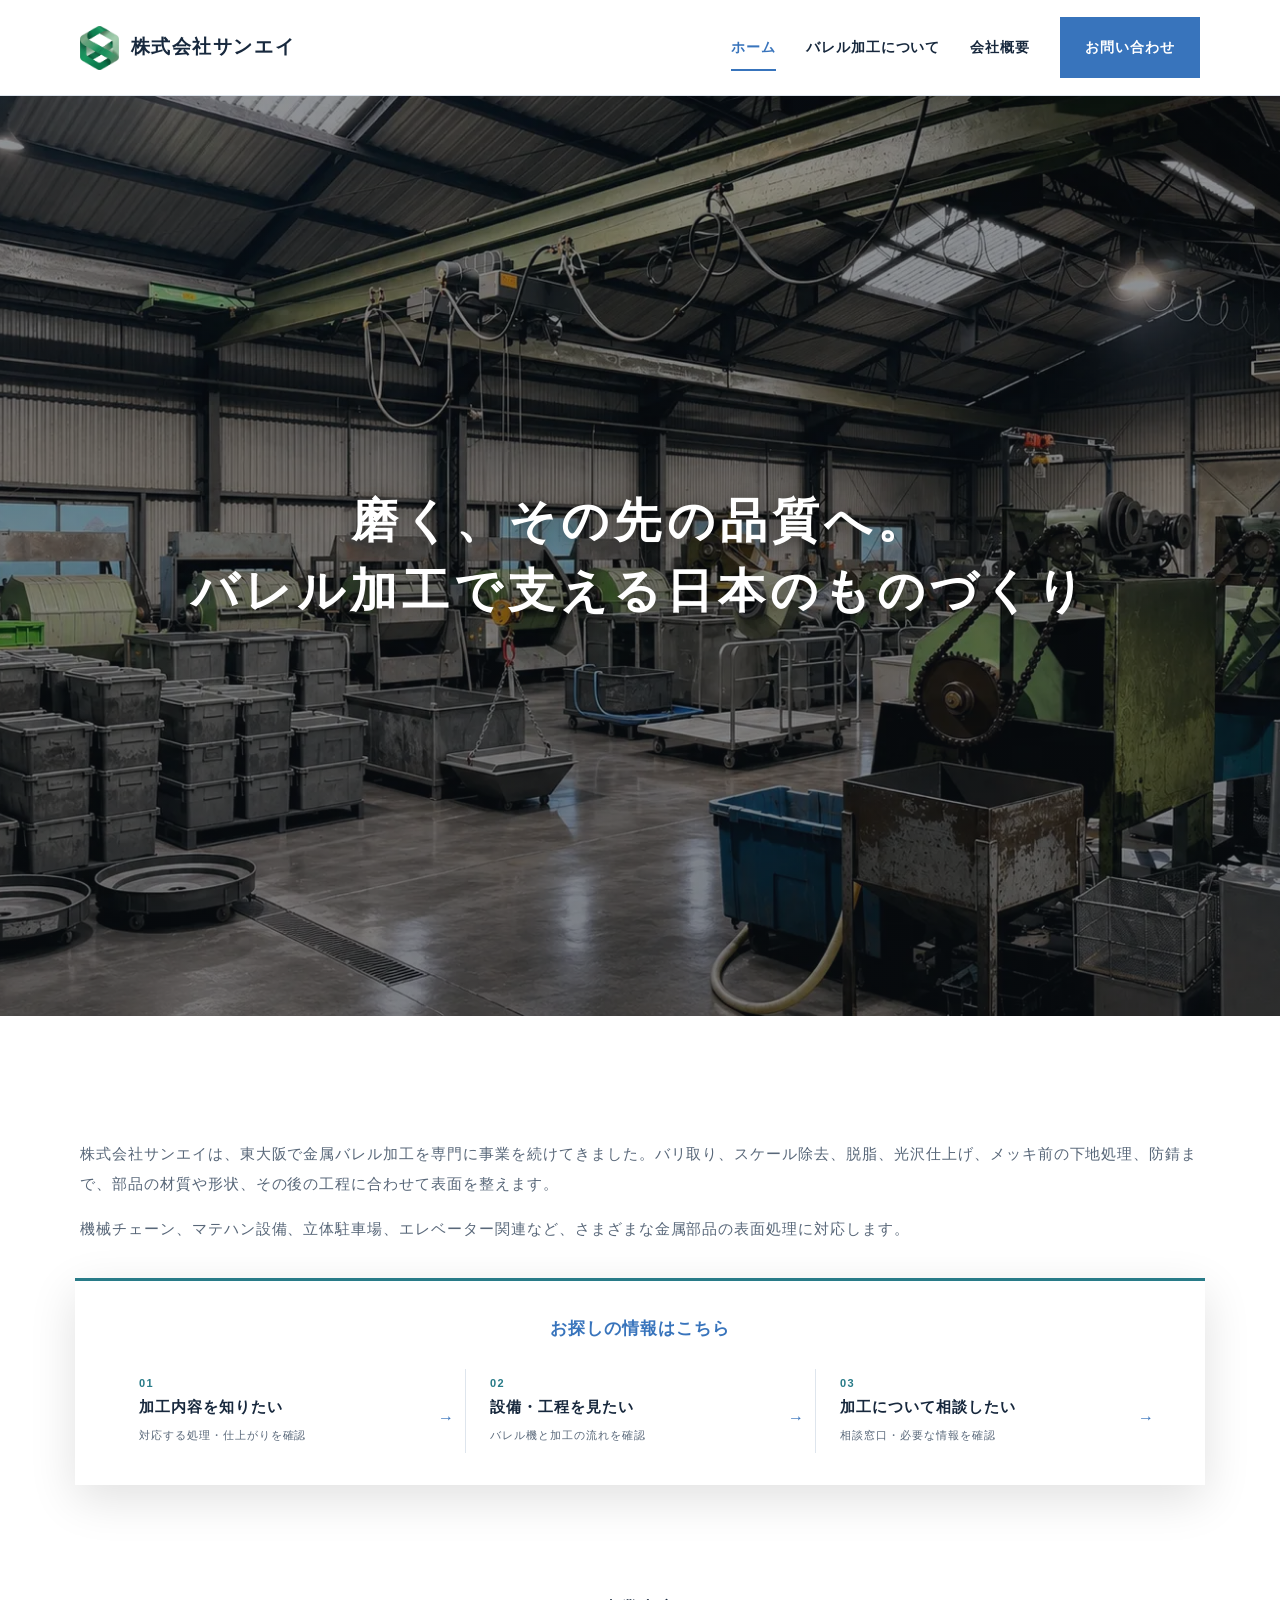
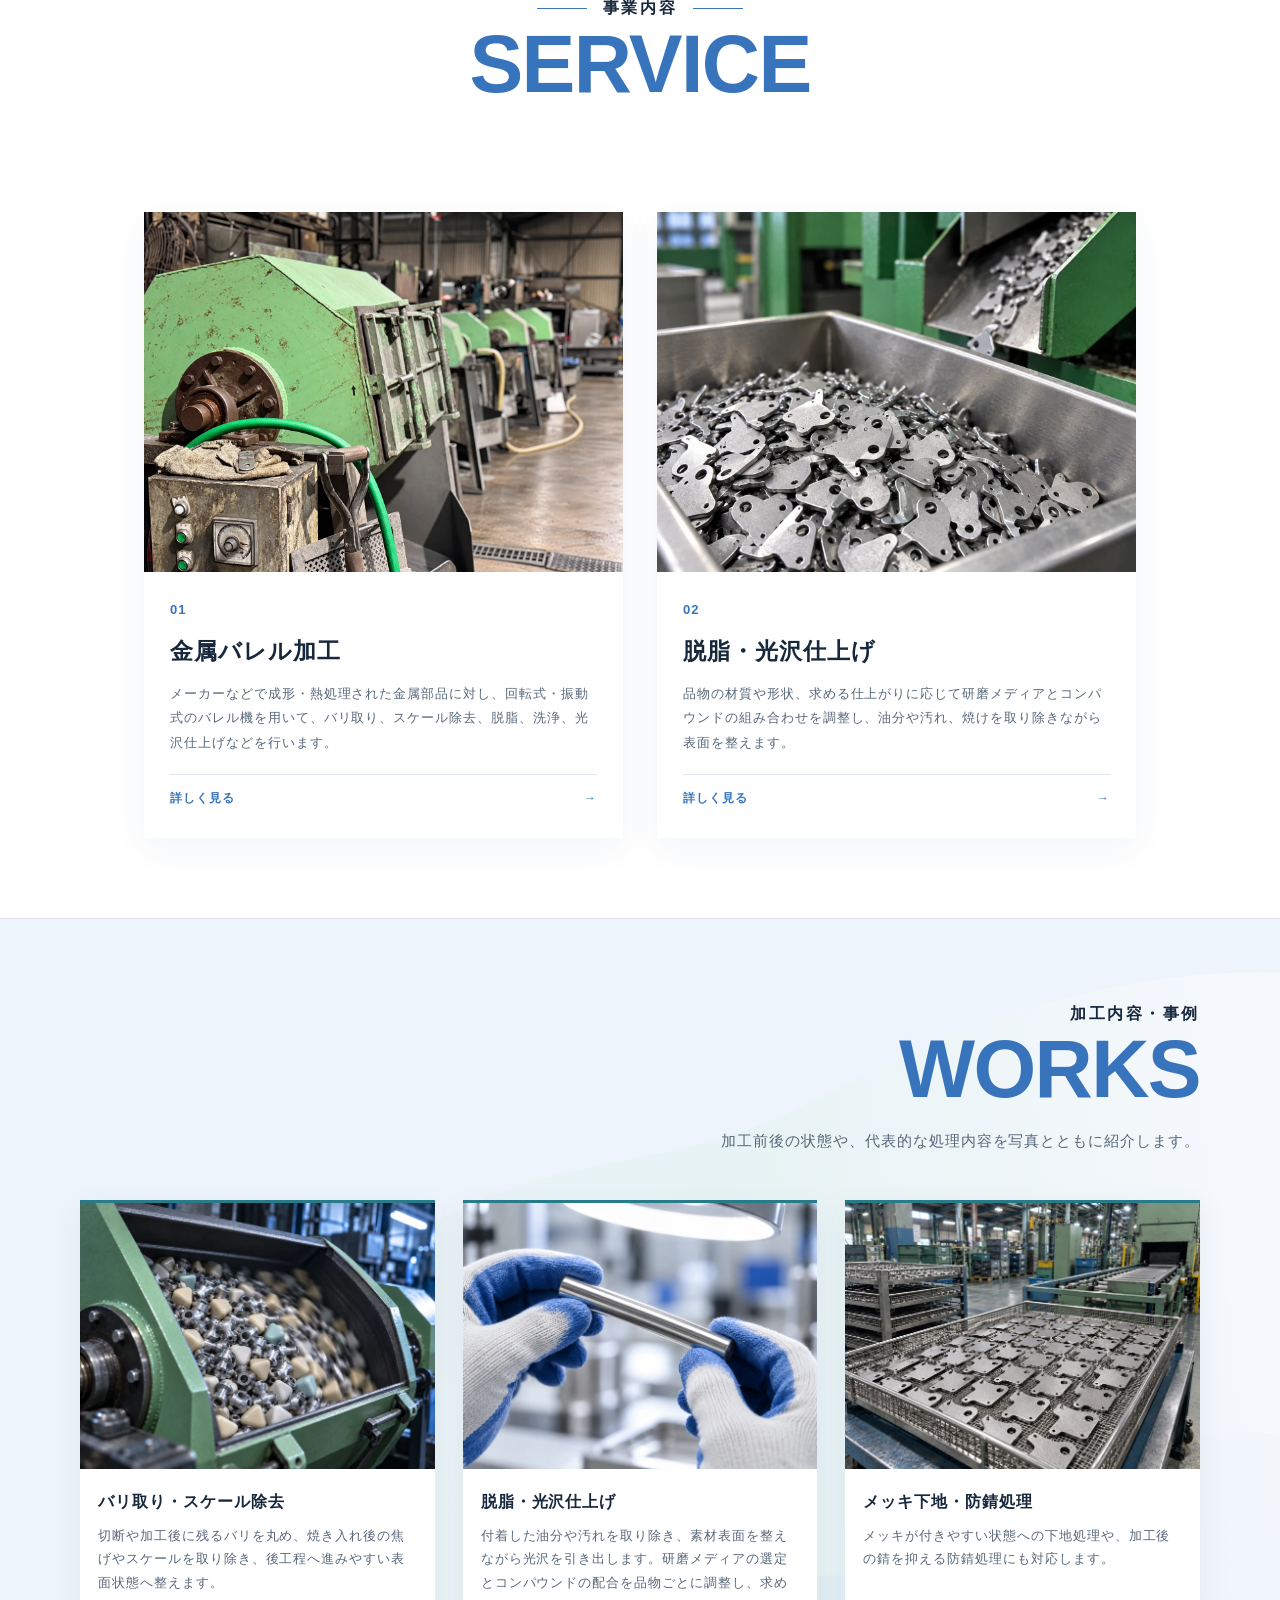
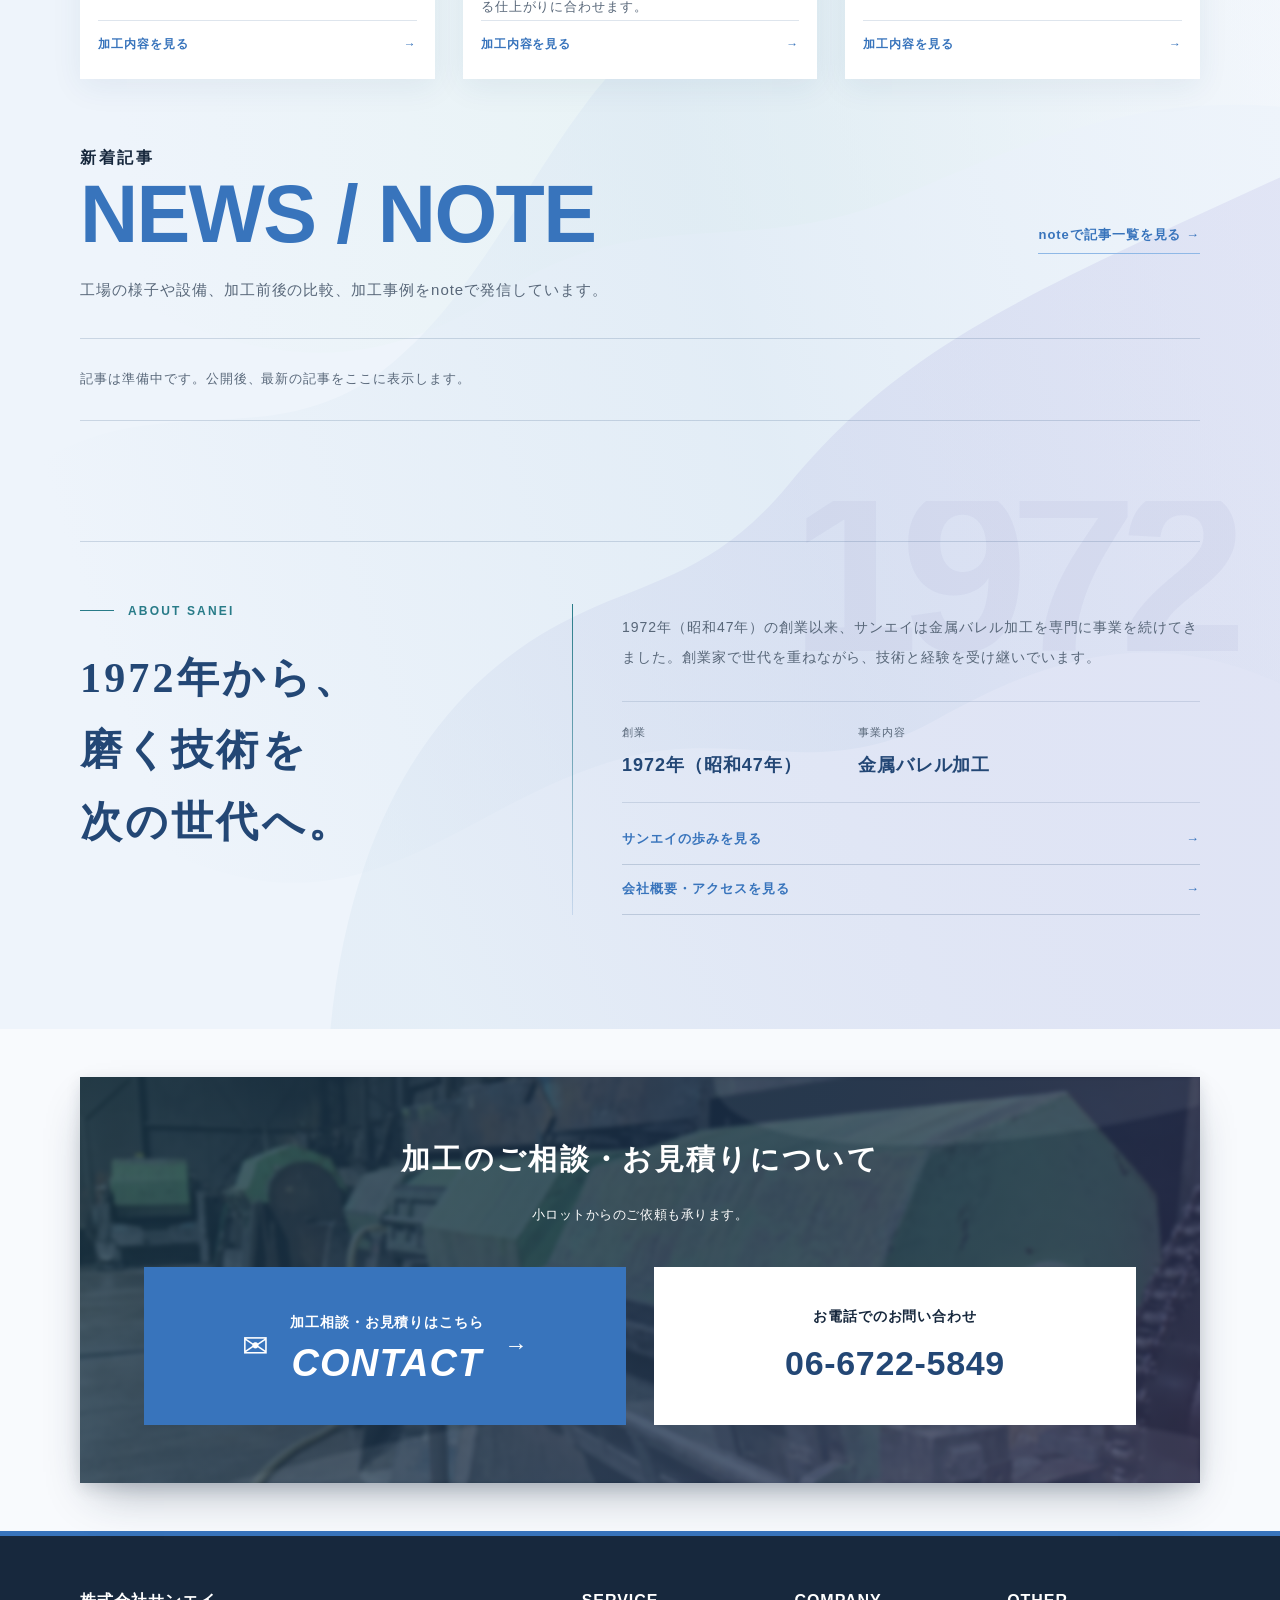
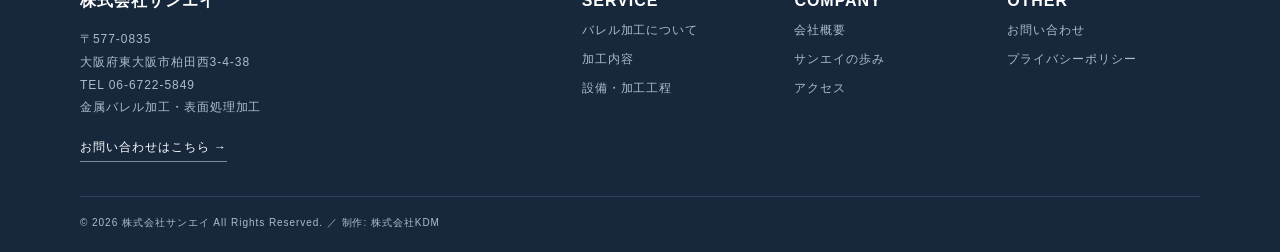
==== commit b7221b39: "トップ画像を先に読み込む（preload）。見た目の変更なし Co-Authored-By: Claude Opus 5.5 <noreply@anthropic.com>" ====
--- a/index.html
+++ b/index.html
@@ -1,4 +1,4 @@
-<!doctype html><html lang="ja"><head><meta charset="utf-8"><meta name="viewport" content="width=device-width,initial-scale=1"><title>金属バレル加工・表面処理加工｜株式会社サンエイ（東大阪市）</title><meta name="description" content="株式会社サンエイは大阪府東大阪市の金属バレル加工・表面処理加工の専門会社です。バリ取り、スケール除去、脱脂、光沢仕上げ、メッキ下地処理、防錆処理、小ロット加工に対応します。"><link rel="stylesheet" href="assets/style.css?v=analogous-2"><link rel="icon" type="image/png" sizes="32x32" href="assets/branding/favicon_32.png?v=20261014"><link rel="apple-touch-icon" href="assets/branding/apple-touch-icon.png?v=20261014"><link rel="canonical" href="https://sanei-barrel.jp/"><meta property="og:url" content="https://sanei-barrel.jp/"><meta property="og:type" content="website"><meta property="og:site_name" content="株式会社サンエイ"><meta property="og:title" content="金属バレル加工・表面処理加工｜株式会社サンエイ（東大阪市）"><meta property="og:image" content="https://sanei-barrel.jp/assets/branding/ogp_1200x630.jpg"><meta property="og:image:width" content="1200"><meta property="og:image:height" content="630"><meta property="og:image:alt" content="株式会社サンエイ 金属バレル加工・表面処理加工"><meta name="twitter:card" content="summary_large_image"><link rel="stylesheet" href="assets/site-photos.css"><link rel="stylesheet" href="assets/contact-banner.css?v=centered-2"><link rel="stylesheet" href="assets/section-flow.css?v=2"><link rel="stylesheet" href="assets/brand-refresh.css?v=3"><link rel="stylesheet" href="assets/detail-refinement.css?v=1"><link rel="stylesheet" href="assets/structure-refresh.css?v=4"><link rel="stylesheet" href="assets/page-links.css?v=1"><link rel="stylesheet" href="assets/history-minimal.css?v=1"><script type="application/ld+json">{"@context":"https://schema.org","@type":"LocalBusiness","name":"株式会社サンエイ","description":"金属バレル加工・表面処理加工","url":"https://sanei-barrel.jp/","telephone":"+81-6-6722-5849","address":{"@type":"PostalAddress","postalCode":"577-0835","addressRegion":"大阪府","addressLocality":"東大阪市","streetAddress":"柏田西3-4-38","addressCountry":"JP"}}</script><!-- Google tag (gtag.js) -->
+<!doctype html><html lang="ja"><head><meta charset="utf-8"><meta name="viewport" content="width=device-width,initial-scale=1"><title>金属バレル加工・表面処理加工｜株式会社サンエイ（東大阪市）</title><meta name="description" content="株式会社サンエイは大阪府東大阪市の金属バレル加工・表面処理加工の専門会社です。バリ取り、スケール除去、脱脂、光沢仕上げ、メッキ下地処理、防錆処理、小ロット加工に対応します。"><link rel="preload" as="image" href="assets/hero.webp" fetchpriority="high"><link rel="stylesheet" href="assets/style.css?v=analogous-2"><link rel="icon" type="image/png" sizes="32x32" href="assets/branding/favicon_32.png?v=20261014"><link rel="apple-touch-icon" href="assets/branding/apple-touch-icon.png?v=20261014"><link rel="canonical" href="https://sanei-barrel.jp/"><meta property="og:url" content="https://sanei-barrel.jp/"><meta property="og:type" content="website"><meta property="og:site_name" content="株式会社サンエイ"><meta property="og:title" content="金属バレル加工・表面処理加工｜株式会社サンエイ（東大阪市）"><meta property="og:image" content="https://sanei-barrel.jp/assets/branding/ogp_1200x630.jpg"><meta property="og:image:width" content="1200"><meta property="og:image:height" content="630"><meta property="og:image:alt" content="株式会社サンエイ 金属バレル加工・表面処理加工"><meta name="twitter:card" content="summary_large_image"><link rel="stylesheet" href="assets/site-photos.css"><link rel="stylesheet" href="assets/contact-banner.css?v=centered-2"><link rel="stylesheet" href="assets/section-flow.css?v=2"><link rel="stylesheet" href="assets/brand-refresh.css?v=3"><link rel="stylesheet" href="assets/detail-refinement.css?v=1"><link rel="stylesheet" href="assets/structure-refresh.css?v=4"><link rel="stylesheet" href="assets/page-links.css?v=1"><link rel="stylesheet" href="assets/history-minimal.css?v=1"><script type="application/ld+json">{"@context":"https://schema.org","@type":"LocalBusiness","name":"株式会社サンエイ","description":"金属バレル加工・表面処理加工","url":"https://sanei-barrel.jp/","telephone":"+81-6-6722-5849","address":{"@type":"PostalAddress","postalCode":"577-0835","addressRegion":"大阪府","addressLocality":"東大阪市","streetAddress":"柏田西3-4-38","addressCountry":"JP"}}</script><!-- Google tag (gtag.js) -->
 <script async src="https://www.googletagmanager.com/gtag/js?id=G-ZFENM58V9M"></script>
 <script>
   window.dataLayer = window.dataLayer || [];
